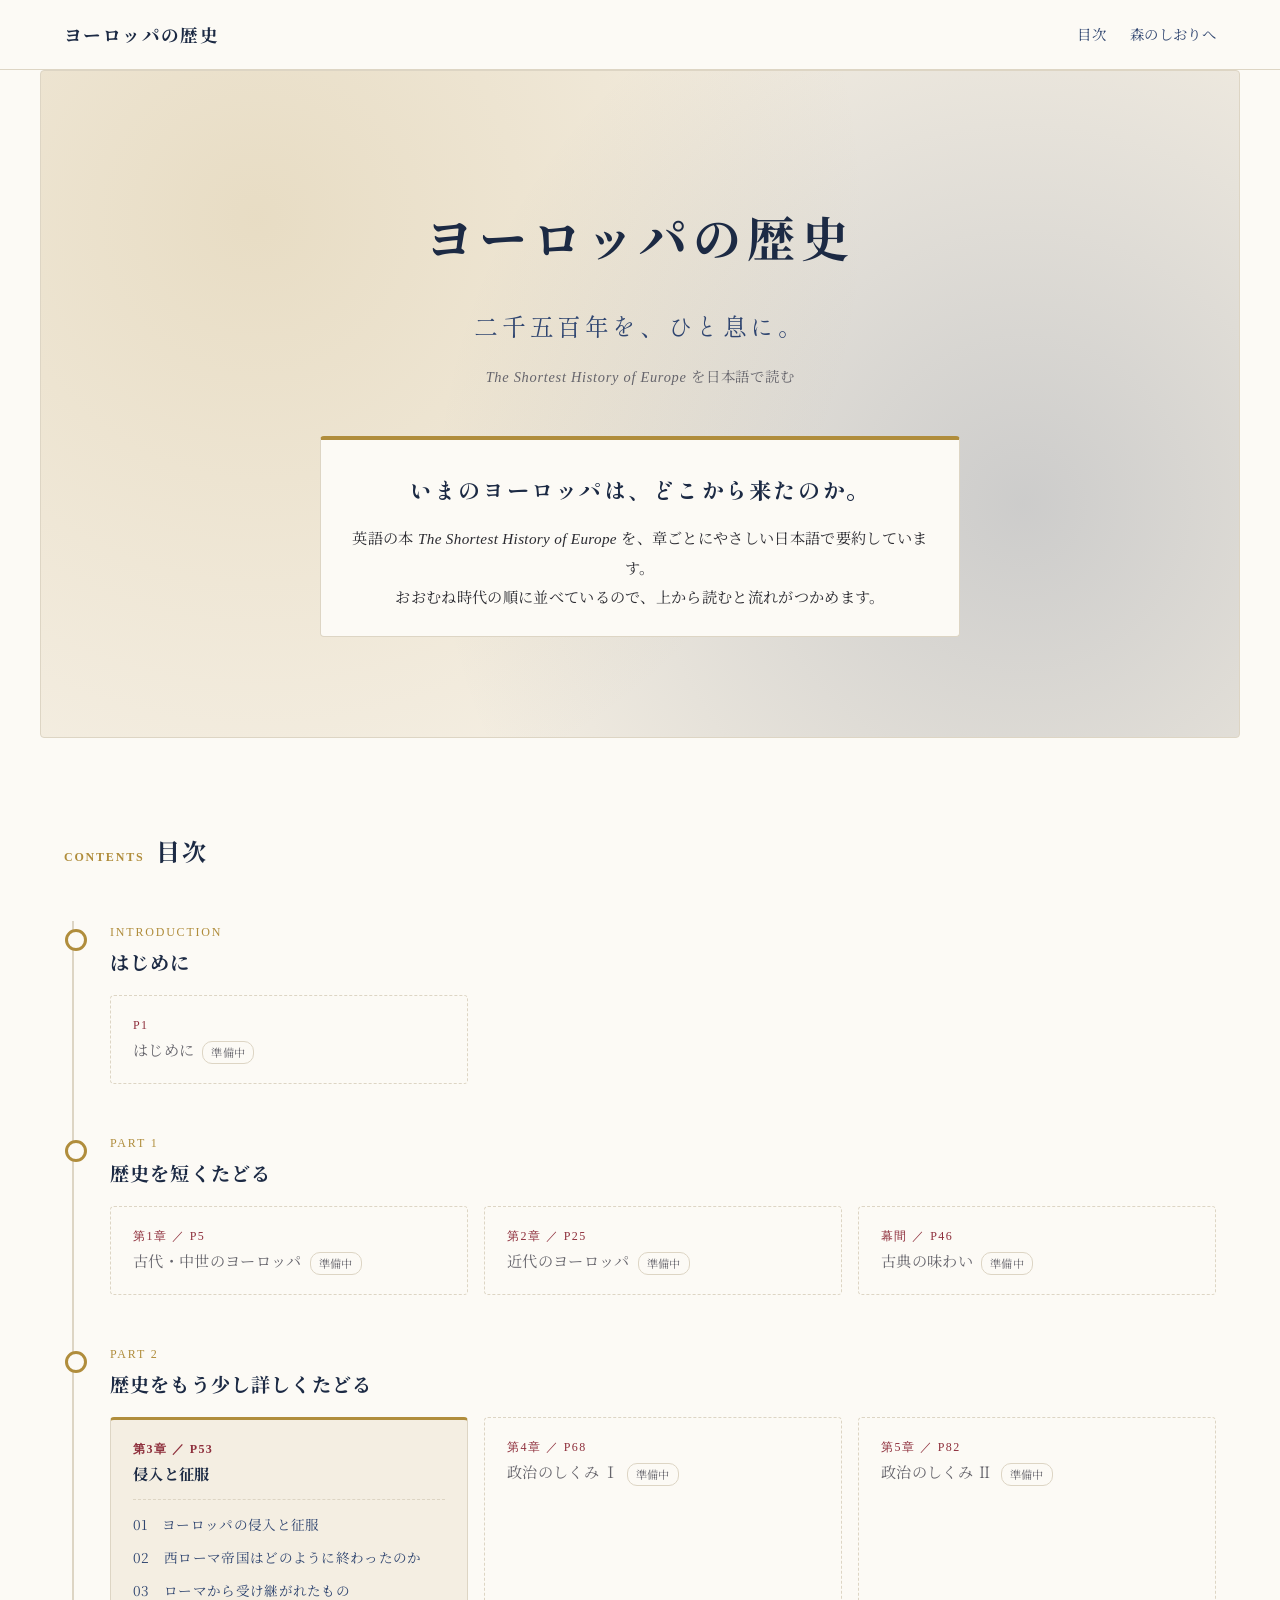
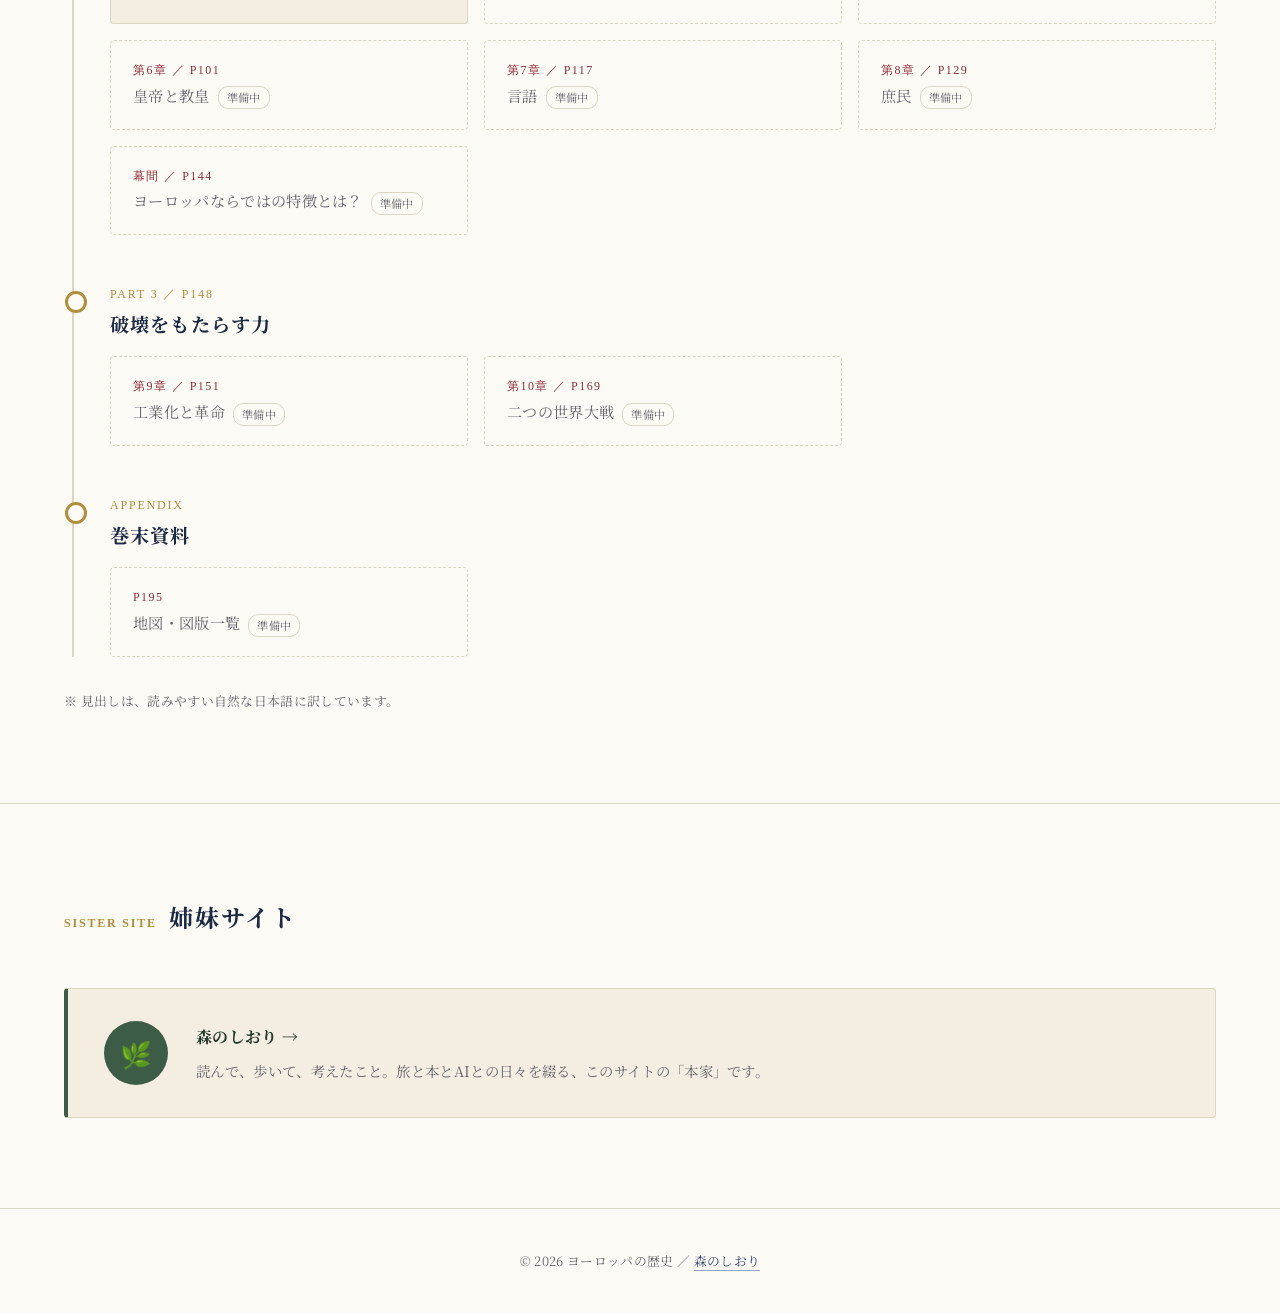
==== index.html @ 384d2b08 "Add files via upload" ====
<!DOCTYPE html>
<html lang="ja">
<head>
<meta charset="UTF-8">
<meta name="viewport" content="width=device-width, initial-scale=1.0">
<title>ヨーロッパの歴史</title>
<link rel="stylesheet" href="style.css">
</head>
<body>

<header class="site-header">
  <div class="header-inner">
    <a class="logo" href="index.html">ヨーロッパの歴史</a>
    <nav>
      <a href="#chapters">目次</a>
      <a href="https://ugj50697-art.github.io/Mori-no-shiori/">森のしおりへ</a>
    </nav>
  </div>
</header>

<section class="hero">
  <div class="hero-inner">
    <h1>ヨーロッパの歴史</h1>
    <p class="hero-catch">二千五百年を、ひと息に。</p>
    <p class="hero-lead"><span class="book-title">The Shortest History of Europe</span> を日本語で読む</p>
    <div class="hero-message">
      <p class="hero-message-title">いまのヨーロッパは、どこから来たのか。</p>
      <p>英語の本 <span class="book-title">The Shortest History of Europe</span> を、章ごとにやさしい日本語で要約しています。<br>
      おおむね時代の順に並べているので、上から読むと流れがつかめます。</p>
    </div>
  </div>
</section>

<main>

  <section id="chapters">
    <div class="section-inner">
      <h2><span>Contents</span>目次</h2>

      <ol class="timeline">
        <li class="era">
          <p class="era-label">Introduction</p>
          <h3>はじめに</h3>
          <ul class="chapter-list">
            <li><span class="soon"><span class="num">P1</span>はじめに<span class="tag">準備中</span></span></li>
          </ul>
        </li>
        <li class="era">
          <p class="era-label">Part 1</p>
          <h3>歴史を短くたどる</h3>
          <ul class="chapter-list">
            <li><span class="soon"><span class="num">第1章 ／ P5</span>古代・中世のヨーロッパ<span class="tag">準備中</span></span></li>
            <li><span class="soon"><span class="num">第2章 ／ P25</span>近代のヨーロッパ<span class="tag">準備中</span></span></li>
            <li><span class="soon"><span class="num">幕間 ／ P46</span>古典の味わい<span class="tag">準備中</span></span></li>
          </ul>
        </li>
        <li class="era">
          <p class="era-label">Part 2</p>
          <h3>歴史をもう少し詳しくたどる</h3>
          <ul class="chapter-list">
            <li>
              <div class="ready">
                <a class="ready-title" href="chapter3.html"><span class="num">第3章 ／ P53</span>侵入と征服</a>
                <ul class="chapter-sub">
                  <li><a href="chapter3.html#intro">01　ヨーロッパの侵入と征服</a></li>
                  <li><a href="chapter3.html#fall-of-west">02　西ローマ帝国はどのように終わったのか</a></li>
                  <li><a href="chapter3.html#legacy">03　ローマから受け継がれたもの</a></li>
                </ul>
              </div>
            </li>
            <li><span class="soon"><span class="num">第4章 ／ P68</span>政治のしくみ Ⅰ<span class="tag">準備中</span></span></li>
            <li><span class="soon"><span class="num">第5章 ／ P82</span>政治のしくみ Ⅱ<span class="tag">準備中</span></span></li>
            <li><span class="soon"><span class="num">第6章 ／ P101</span>皇帝と教皇<span class="tag">準備中</span></span></li>
            <li><span class="soon"><span class="num">第7章 ／ P117</span>言語<span class="tag">準備中</span></span></li>
            <li><span class="soon"><span class="num">第8章 ／ P129</span>庶民<span class="tag">準備中</span></span></li>
            <li><span class="soon"><span class="num">幕間 ／ P144</span>ヨーロッパならではの特徴とは？<span class="tag">準備中</span></span></li>
          </ul>
        </li>
        <li class="era">
          <p class="era-label">Part 3 ／ P148</p>
          <h3>破壊をもたらす力</h3>
          <ul class="chapter-list">
            <li><span class="soon"><span class="num">第9章 ／ P151</span>工業化と革命<span class="tag">準備中</span></span></li>
            <li><span class="soon"><span class="num">第10章 ／ P169</span>二つの世界大戦<span class="tag">準備中</span></span></li>
          </ul>
        </li>
        <li class="era">
          <p class="era-label">Appendix</p>
          <h3>巻末資料</h3>
          <ul class="chapter-list">
            <li><span class="soon"><span class="num">P195</span>地図・図版一覧<span class="tag">準備中</span></span></li>
          </ul>
        </li>
      </ol>
      <p class="toc-note">※ 見出しは、読みやすい自然な日本語に訳しています。</p>
    </div>
  </section>

  <section class="sister">
    <div class="section-inner">
      <h2><span>Sister site</span>姉妹サイト</h2>
      <a class="sister-card" href="https://ugj50697-art.github.io/Mori-no-shiori/">
        <div class="sister-icon" aria-hidden="true">🌿</div>
        <div>
          <p class="sister-name">森のしおり →</p>
          <p class="sister-desc">読んで、歩いて、考えたこと。旅と本とAIとの日々を綴る、このサイトの「本家」です。</p>
        </div>
      </a>
    </div>
  </section>

</main>

<footer class="site-footer">
  <p>&copy; 2026 ヨーロッパの歴史 ／ <a href="https://ugj50697-art.github.io/Mori-no-shiori/">森のしおり</a></p>
</footer>

</body>
</html>
---- style.css ----
@import url('https://fonts.googleapis.com/css2?family=Noto+Serif+JP:wght@400;500;700&family=Shippori+Mincho:wght@400;500&display=swap');

/* 色：紺（ヨーロッパの夜空・インク）＋ワインレッド＋金（古い写本の飾り） */
:root {
  --navy-deep: #1c2a44;
  --navy: #2f4570;
  --navy-mid: #546a93;
  --navy-soft: #93a2bf;
  --parchment: #f4eee2;
  --paper: #fcfaf5;
  --ink: #2a2a30;
  --ink-soft: #66656c;
  --line: #ddd5c4;
  --accent: #8e2f3c;
  --gold: #b08d3c;
}

* {
  margin: 0;
  padding: 0;
  box-sizing: border-box;
}

body {
  font-family: "Noto Serif JP", "Shippori Mincho", serif;
  background: var(--paper);
  color: var(--ink);
  line-height: 1.9;
  letter-spacing: 0.02em;
}

a {
  color: inherit;
  text-decoration: none;
}

/* Header */
.site-header {
  position: sticky;
  top: 0;
  z-index: 10;
  background: rgba(252, 250, 245, 0.92);
  backdrop-filter: blur(6px);
  border-bottom: 1px solid var(--line);
}

.header-inner {
  max-width: 1200px;
  margin: 0 auto;
  padding: 18px 24px;
  display: flex;
  justify-content: space-between;
  align-items: center;
  gap: 16px;
}

.logo {
  font-size: 1.1rem;
  font-weight: 700;
  color: var(--navy-deep);
  letter-spacing: 0.08em;
}

.site-header nav {
  display: flex;
  flex-wrap: wrap;
  gap: 8px 24px;
}

.site-header nav a {
  font-size: 0.9rem;
  color: var(--navy);
  border-bottom: 1px solid transparent;
  padding-bottom: 2px;
  transition: border-color 0.2s;
}

.site-header nav a:hover {
  border-color: var(--navy-mid);
}

/* Hero */
.hero {
  max-width: 1200px;
  width: calc(100% - 48px);
  margin: 0 auto;
  background:
    radial-gradient(circle at 18% 22%, rgba(176, 141, 60, 0.18), transparent 55%),
    radial-gradient(circle at 82% 65%, rgba(47, 69, 112, 0.2), transparent 55%),
    var(--parchment);
  border: 1px solid var(--line);
  border-radius: 4px;
}

.hero-inner {
  padding: 120px 24px 100px;
  text-align: center;
}

.hero h1 {
  font-size: clamp(2.1rem, 5vw, 3rem);
  color: var(--navy-deep);
  font-weight: 700;
  letter-spacing: 0.12em;
  margin-bottom: 20px;
}

.hero-catch {
  font-family: "Shippori Mincho", "Noto Serif JP", serif;
  font-size: clamp(1.15rem, 2.6vw, 1.5rem);
  color: var(--navy);
  letter-spacing: 0.15em;
  margin-bottom: 14px;
}

.hero-lead {
  color: var(--ink-soft);
  font-size: 0.9rem;
  letter-spacing: 0.05em;
}

.hero-message {
  max-width: 640px;
  margin: 44px auto 0;
  padding: 28px 28px 24px;
  background: var(--paper);
  border: 1px solid var(--line);
  border-top: 4px solid var(--gold);
  border-radius: 4px;
}

.hero-message-title {
  font-family: "Shippori Mincho", "Noto Serif JP", serif;
  font-size: clamp(1.15rem, 3vw, 1.4rem);
  font-weight: 700;
  color: var(--navy-deep);
  letter-spacing: 0.1em;
  margin-bottom: 14px;
}

.hero-message p:not(.hero-message-title) {
  font-size: 0.95rem;
}

.book-title {
  font-family: 'Georgia', serif;
  font-style: italic;
}

/* Section shared */
.section-inner {
  max-width: 1200px;
  margin: 0 auto;
  padding: 90px 24px;
}

h2 {
  display: flex;
  align-items: baseline;
  gap: 12px;
  font-size: 1.5rem;
  color: var(--navy-deep);
  margin-bottom: 48px;
  letter-spacing: 0.08em;
}

h2 span {
  font-family: 'Georgia', serif;
  font-size: 0.75rem;
  letter-spacing: 0.15em;
  color: var(--gold);
  text-transform: uppercase;
}

/* 時代ごとの目次（年表風） */
.timeline {
  list-style: none;
  border-left: 2px solid var(--line);
  margin-left: 8px;
}

.era {
  position: relative;
  padding: 0 0 48px 36px;
}

.era:last-child {
  padding-bottom: 0;
}

.era::before {
  content: "";
  position: absolute;
  left: -9px;
  top: 8px;
  width: 16px;
  height: 16px;
  border-radius: 50%;
  background: var(--paper);
  border: 3px solid var(--gold);
}

.era-label {
  font-family: 'Georgia', serif;
  font-size: 0.75rem;
  color: var(--gold);
  letter-spacing: 0.15em;
  text-transform: uppercase;
}

.era h3 {
  font-size: 1.2rem;
  color: var(--navy-deep);
  margin-bottom: 14px;
  letter-spacing: 0.06em;
}

.chapter-list {
  list-style: none;
  display: grid;
  grid-template-columns: repeat(auto-fill, minmax(280px, 1fr));
  gap: 16px;
}

.chapter-list > li > a,
.chapter-list .ready,
.chapter-list .soon {
  display: block;
  height: 100%;
  background: var(--parchment);
  border: 1px solid var(--line);
  border-radius: 4px;
  padding: 18px 22px;
  font-size: 0.95rem;
  color: var(--navy-deep);
  transition: transform 0.2s, box-shadow 0.2s, border-color 0.2s;
}

.chapter-list > li > a:hover,
.chapter-list .ready:hover {
  transform: translateY(-3px);
  border-color: var(--gold);
  box-shadow: 0 10px 20px rgba(28, 42, 68, 0.08);
}

/* 公開済みの章：金の線で目立たせ、中の要約へのリンクも並べる */
.chapter-list .ready {
  border-top: 3px solid var(--gold);
}

.ready-title {
  display: block;
  font-weight: 700;
  color: var(--navy-deep);
}

.chapter-sub {
  list-style: none;
  margin-top: 10px;
  padding-top: 10px;
  border-top: 1px dashed var(--line);
}

.chapter-sub li + li {
  margin-top: 4px;
}

.chapter-sub a {
  font-size: 0.85rem;
  color: var(--navy);
  border-bottom: 1px solid transparent;
  transition: color 0.2s, border-color 0.2s;
}

.chapter-sub a:hover {
  color: var(--accent);
  border-color: var(--accent);
}

.chapter-list .tag {
  display: inline-block;
  margin-left: 8px;
  padding: 0 8px;
  font-size: 0.7rem;
  color: var(--ink-soft);
  border: 1px solid var(--line);
  border-radius: 10px;
  vertical-align: middle;
}

.toc-note {
  margin-top: 32px;
  font-size: 0.8rem;
  color: var(--ink-soft);
}

.chapter-list .num {
  display: block;
  font-family: 'Georgia', serif;
  font-size: 0.75rem;
  color: var(--accent);
  letter-spacing: 0.12em;
}

.chapter-list .soon {
  color: var(--ink-soft);
  background: transparent;
  border-style: dashed;
}

/* 姉妹サイト（森のしおり）への案内 */
.sister {
  border-top: 1px solid var(--line);
}

.sister-card {
  display: flex;
  align-items: center;
  gap: 28px;
  background: var(--parchment);
  border: 1px solid var(--line);
  border-left: 4px solid #3d5c46;
  border-radius: 4px;
  padding: 32px 36px;
  transition: transform 0.2s, box-shadow 0.2s;
}

.sister-card:hover {
  transform: translateY(-3px);
  box-shadow: 0 10px 20px rgba(28, 42, 68, 0.08);
}

.sister-icon {
  flex-shrink: 0;
  width: 64px;
  height: 64px;
  border-radius: 50%;
  background: #3d5c46;
  display: flex;
  align-items: center;
  justify-content: center;
  font-size: 1.6rem;
}

.sister-name {
  font-weight: 700;
  color: #24382c;
  margin-bottom: 4px;
}

.sister-desc {
  font-size: 0.9rem;
  color: var(--ink-soft);
}

/* Sub-page hero (章のページ) */
.hero-sub .hero-inner {
  padding: 90px 24px 70px;
  text-align: left;
}

.breadcrumb {
  font-size: 0.8rem;
  color: var(--ink-soft);
  margin-bottom: 18px;
}

.breadcrumb a {
  color: var(--navy);
  border-bottom: 1px solid var(--navy-soft);
}

.hero-sub h1 {
  font-size: clamp(1.4rem, 3.2vw, 1.9rem);
  color: var(--paper);
  background: var(--navy);
  padding: 18px 28px;
  border-radius: 4px;
  letter-spacing: 0.1em;
  margin-bottom: 20px;
}

/* 章の本文 */
.post-section .section-inner {
  max-width: 900px;
}

.post-body p {
  margin-bottom: 22px;
  font-size: 0.95rem;
}

.post-body h3 {
  font-size: 1.15rem;
  color: var(--navy-deep);
  margin: 40px 0 16px;
  padding-left: 12px;
  border-left: 4px solid var(--gold);
}

.post-body strong {
  color: var(--navy-deep);
}

.post-body .accent {
  color: var(--accent);
  font-weight: 600;
}

/* 章内の目次 */
.post-toc {
  background: var(--parchment);
  border: 1px solid var(--line);
  border-radius: 4px;
  padding: 28px 32px;
  margin-bottom: 64px;
}

.post-toc-title {
  font-size: 0.8rem;
  color: var(--navy-mid);
  letter-spacing: 0.12em;
  margin-bottom: 14px;
}

.post-toc ul {
  list-style: none;
}

.post-toc li + li {
  margin-top: 10px;
}

.post-toc a {
  font-size: 0.95rem;
  color: var(--navy-deep);
  border-bottom: 1px solid var(--navy-soft);
  transition: color 0.2s, border-color 0.2s;
}

.post-toc a:hover {
  color: var(--accent);
  border-color: var(--accent);
}

/* 1つの要約（ページ範囲ごと） */
.post {
  margin-bottom: 80px;
  padding-bottom: 80px;
  border-bottom: 1px solid var(--line);
  scroll-margin-top: 80px;
}

.post-category {
  font-size: 0.75rem;
  color: var(--gold);
  letter-spacing: 0.12em;
  margin-bottom: 8px;
}

.post-header h2 {
  display: block;
  font-size: 1.4rem;
  margin-bottom: 28px;
}

.post-photo {
  margin-bottom: 32px;
}

.post-photo img {
  width: 100%;
  border-radius: 4px;
  display: block;
}

.post-photo figcaption {
  margin-top: 10px;
  font-size: 0.85rem;
  color: var(--navy);
  text-align: center;
}

/* 筆者の主張のポイント */
.point {
  background: var(--parchment);
  border: 1px solid var(--line);
  border-top: 4px solid var(--gold);
  border-radius: 4px;
  padding: 22px 26px;
  margin-bottom: 32px;
}

.point-title {
  font-size: 0.8rem;
  font-weight: 700;
  color: var(--navy);
  letter-spacing: 0.12em;
  margin-bottom: 8px;
}

.point p:not(.point-title),
.point li {
  font-size: 0.95rem;
  color: var(--navy-deep);
  font-weight: 500;
}

.point ul {
  padding-left: 1.2em;
}

.point li + li {
  margin-top: 6px;
}

/* 年表 */
.table-title {
  font-size: 1.05rem;
  color: var(--navy-deep);
  margin: 40px 0 16px;
  padding-left: 12px;
  border-left: 4px solid var(--gold);
}

.chronology {
  width: 100%;
  border-collapse: collapse;
  font-size: 0.92rem;
}

.chronology th {
  background: var(--navy);
  color: var(--paper);
  font-weight: 500;
  text-align: left;
  padding: 10px 16px;
}

.chronology td {
  padding: 10px 16px;
  border-bottom: 1px solid var(--line);
  vertical-align: top;
}

.chronology td:first-child {
  white-space: nowrap;
  color: var(--accent);
  font-weight: 600;
  width: 34%;
}

.chronology tbody tr:nth-child(even) {
  background: var(--parchment);
}

.source-note {
  margin-top: 10px;
  font-size: 0.8rem;
  color: var(--ink-soft);
  text-align: right;
}

@media (max-width: 600px) {
  .chronology td:first-child {
    white-space: normal;
  }

  .post-toc {
    padding: 22px 20px;
  }
}

/* 章末のひとこと */
.note {
  margin-top: 36px;
  padding: 24px 28px;
  background: var(--parchment);
  border: 1px solid var(--line);
  border-left: 4px solid var(--accent);
  border-radius: 4px;
}

.note-title {
  font-size: 0.8rem;
  font-weight: 700;
  color: var(--accent);
  letter-spacing: 0.12em;
  margin-bottom: 10px;
}

.note p:not(.note-title) {
  font-size: 0.95rem;
  color: var(--navy-deep);
  line-height: 1.9;
}

.chapter-nav {
  display: flex;
  justify-content: space-between;
  gap: 16px;
  margin-top: 56px;
  padding-top: 24px;
  border-top: 1px solid var(--line);
  font-size: 0.9rem;
}

.chapter-nav a {
  color: var(--navy);
  border-bottom: 1px solid var(--navy-soft);
}

/* Footer */
.site-footer {
  text-align: center;
  padding: 40px 24px;
  color: var(--ink-soft);
  font-size: 0.8rem;
  border-top: 1px solid var(--line);
}

.site-footer a {
  color: var(--navy);
  border-bottom: 1px solid var(--navy-soft);
}

@media (max-width: 600px) {
  .hero {
    width: calc(100% - 32px);
  }

  .hero-inner {
    padding: 80px 16px 64px;
  }

  .section-inner {
    padding: 64px 16px;
  }

  .header-inner {
    padding: 14px 16px;
  }

  .sister-card {
    padding: 24px 20px;
    gap: 18px;
  }
}
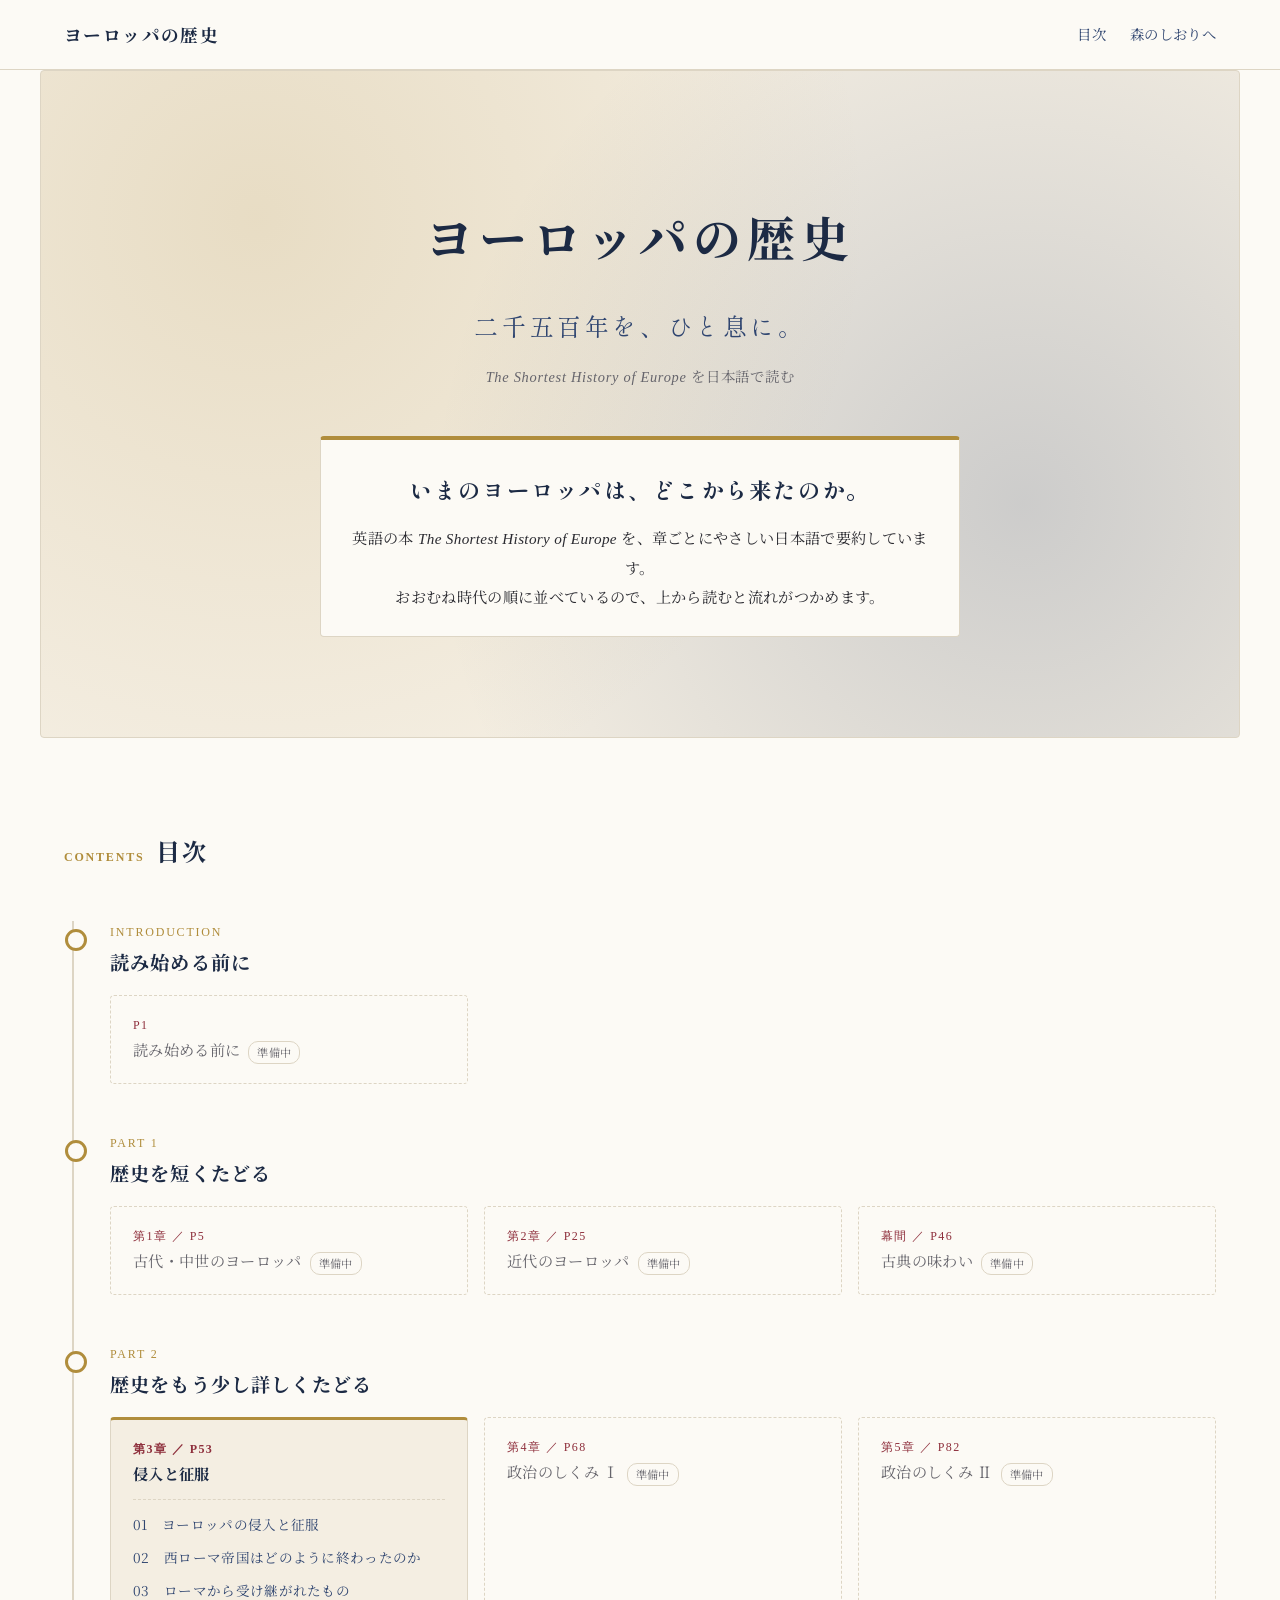
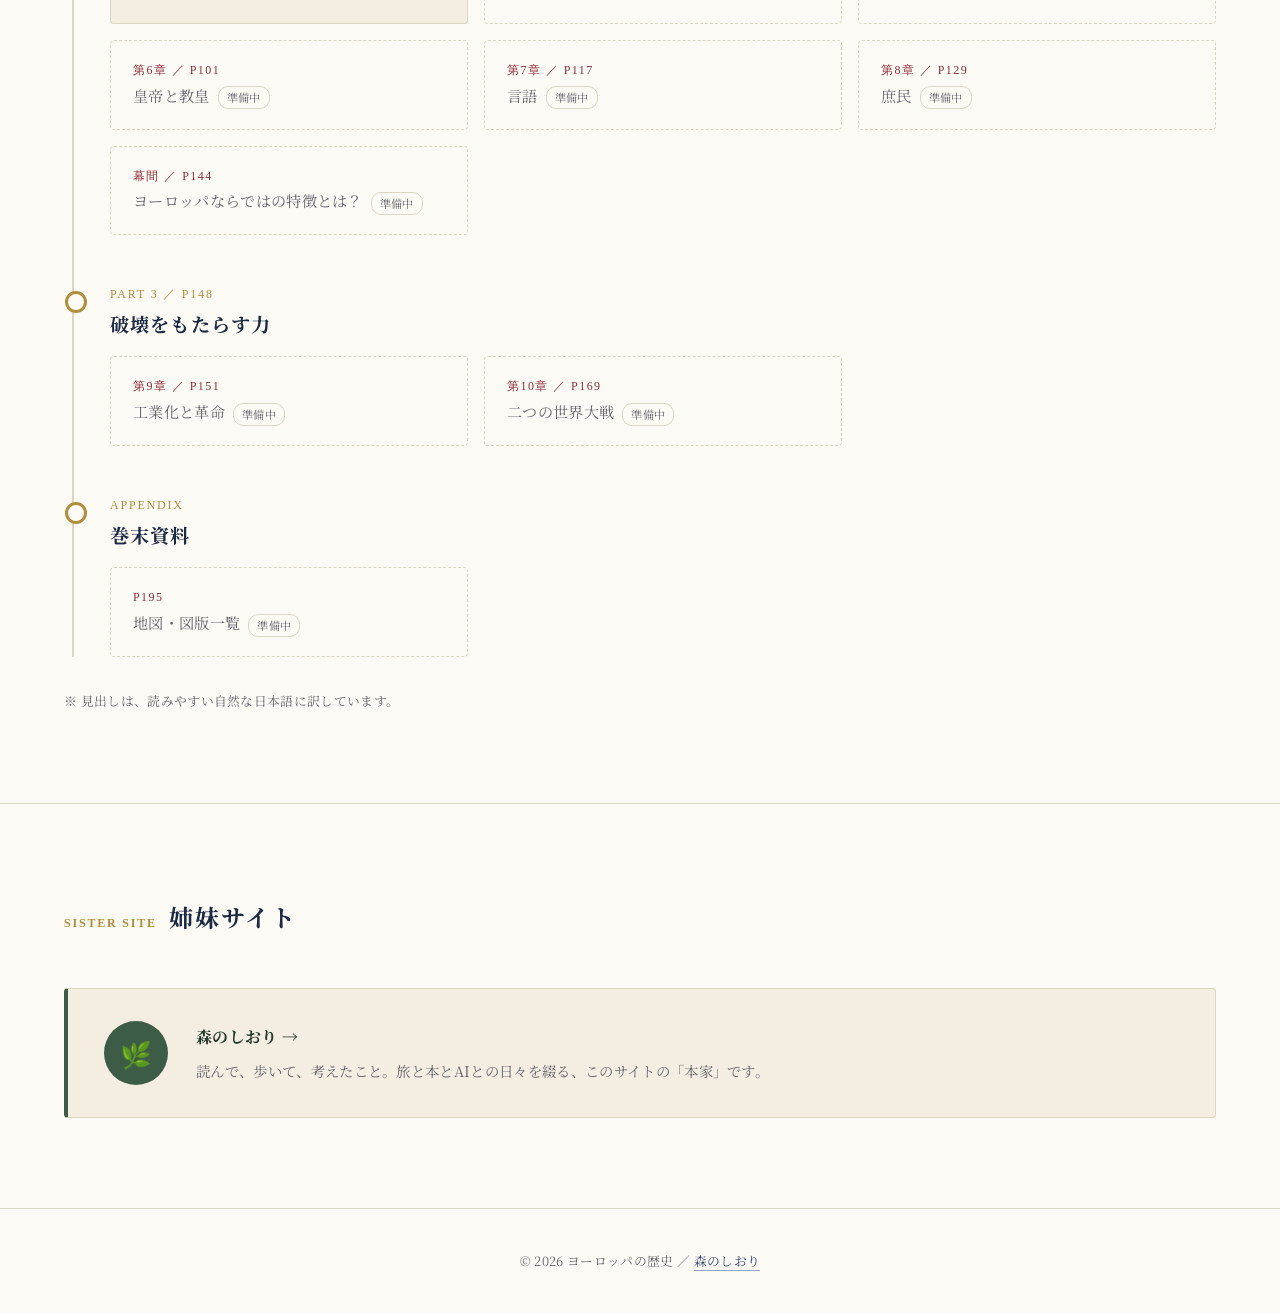
==== commit 2dc53461: "Add files via upload" ====
--- a/index.html
+++ b/index.html
@@ -40,9 +40,9 @@
       <ol class="timeline">
         <li class="era">
           <p class="era-label">Introduction</p>
-          <h3>はじめに</h3>
+          <h3>読み始める前に</h3>
           <ul class="chapter-list">
-            <li><span class="soon"><span class="num">P1</span>はじめに<span class="tag">準備中</span></span></li>
+            <li><span class="soon"><span class="num">P1</span>読み始める前に<span class="tag">準備中</span></span></li>
           </ul>
         </li>
         <li class="era">
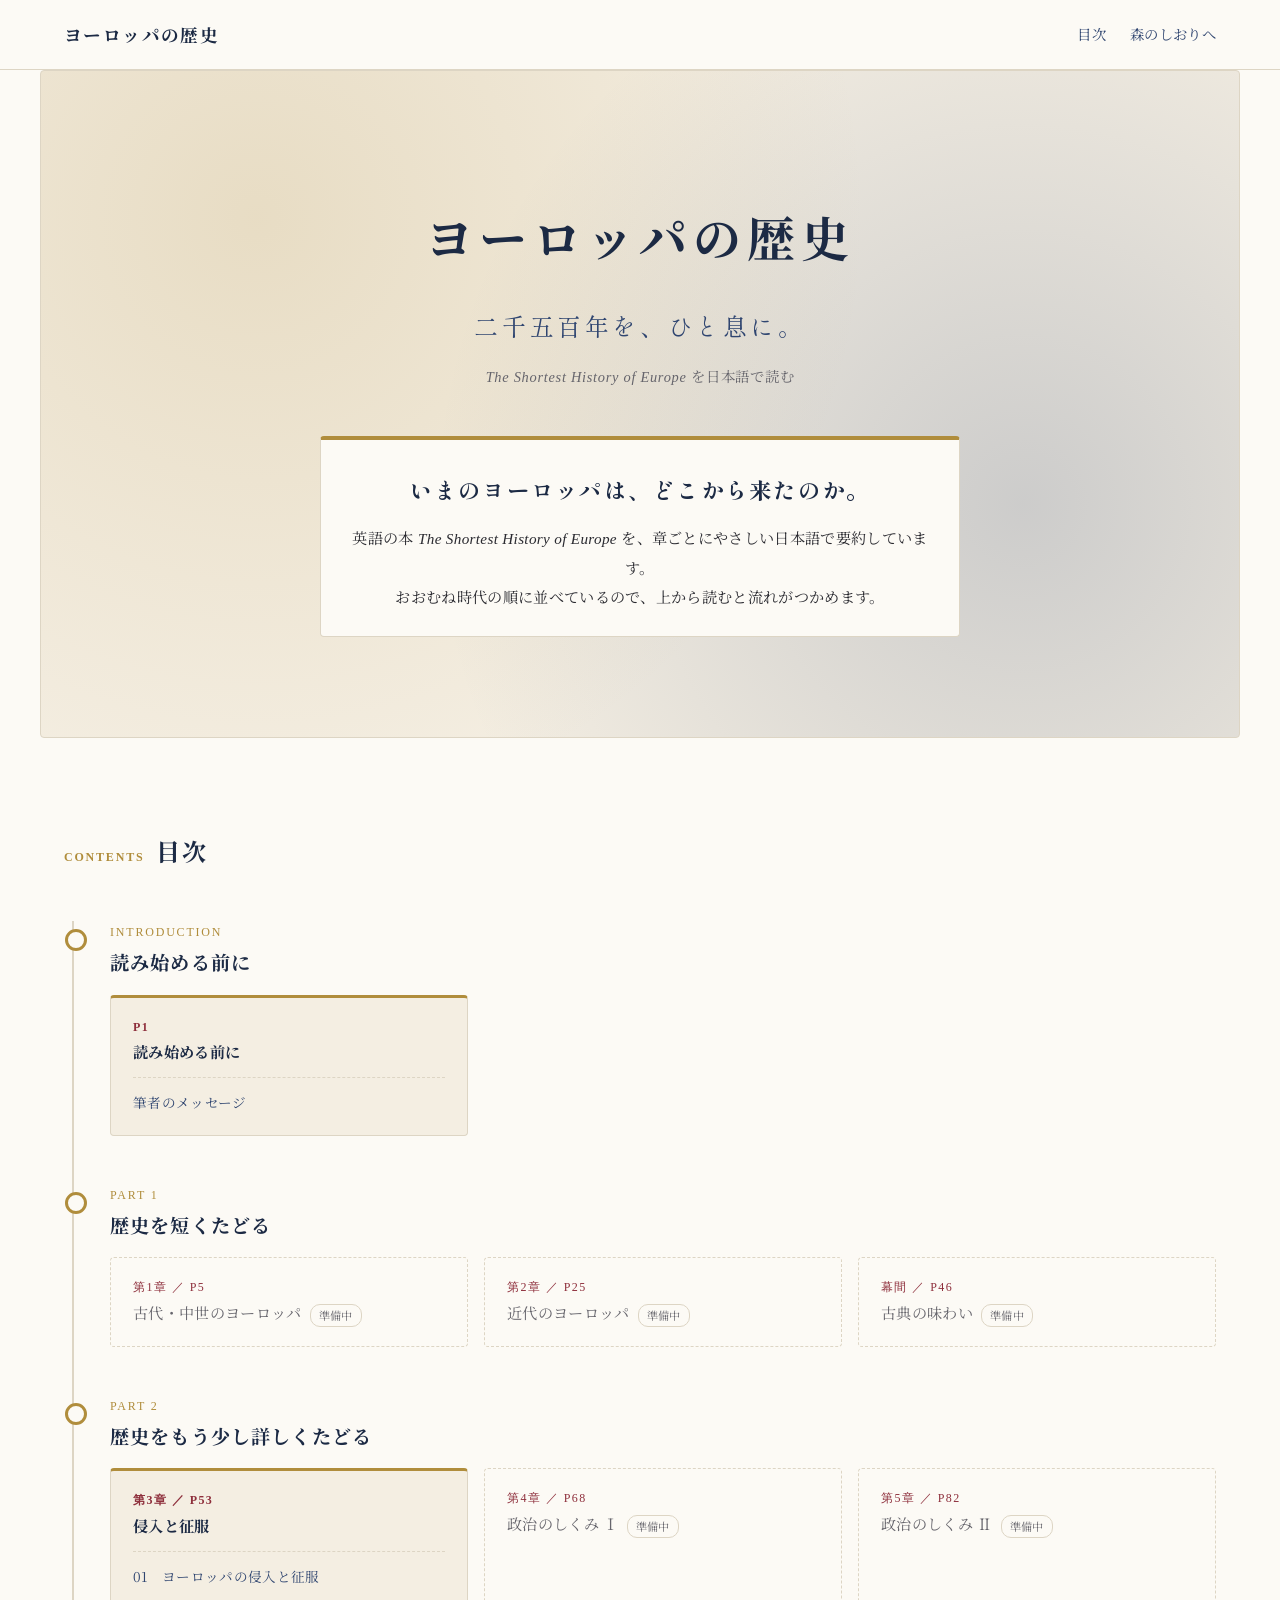
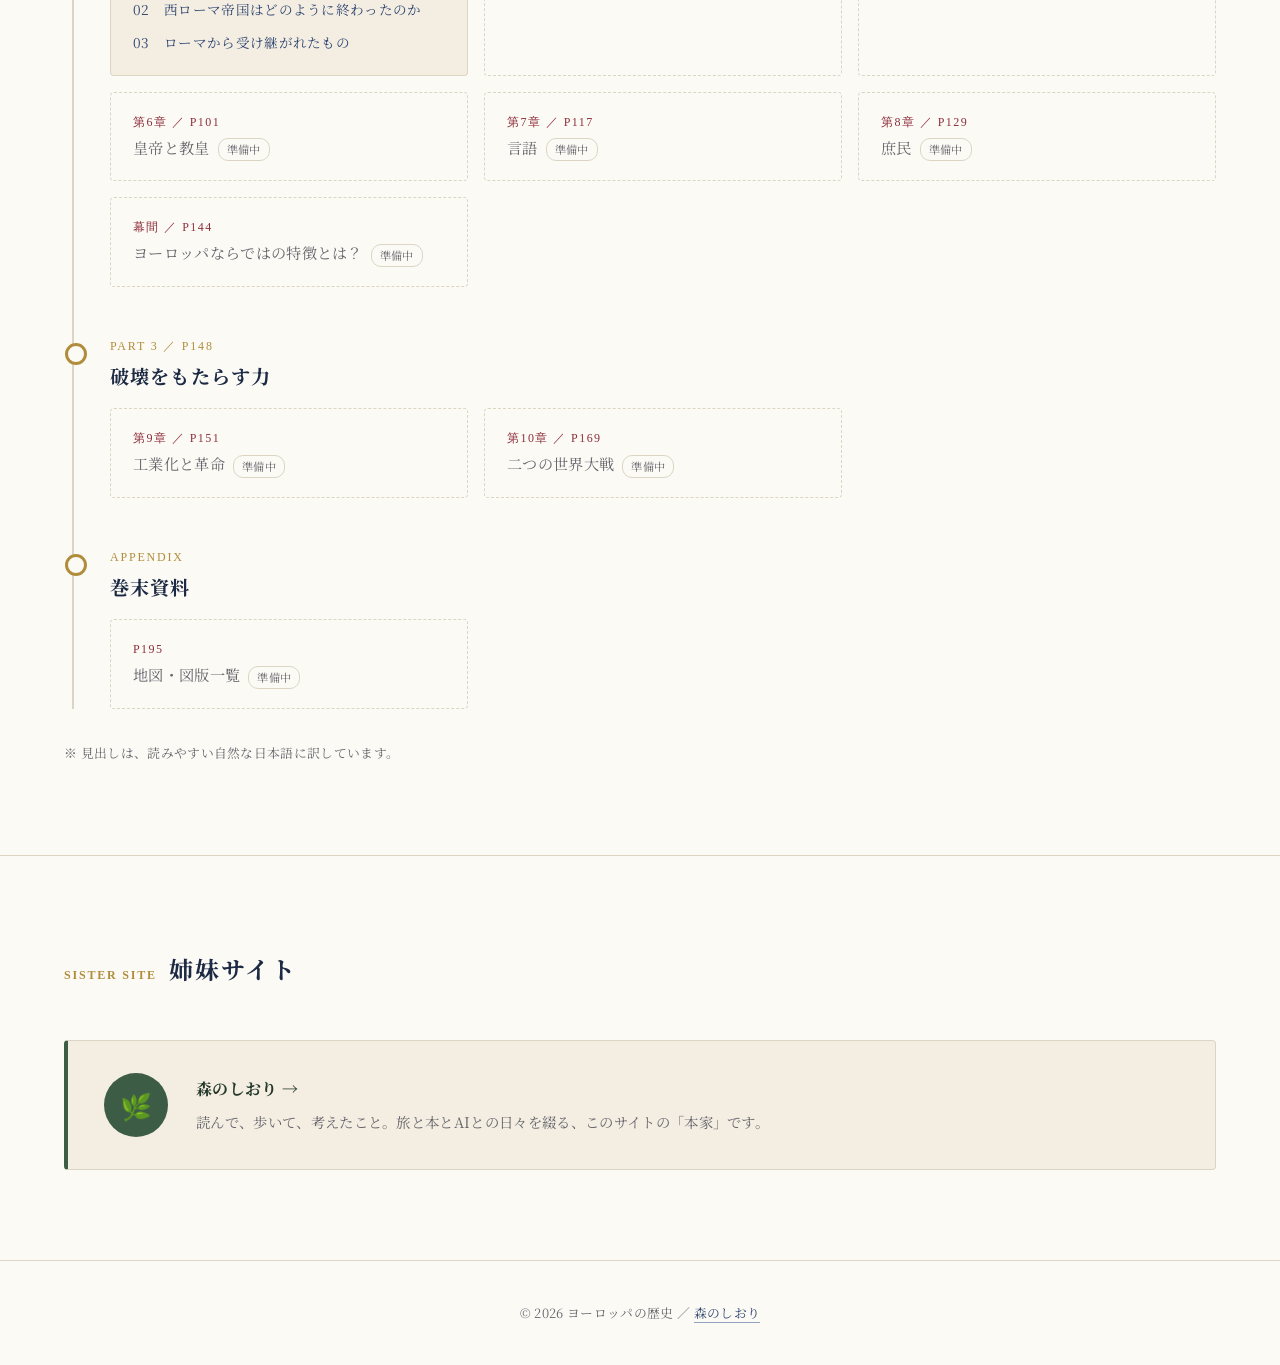
==== commit 1256cdca: "Add files via upload" ====
--- a/index.html
+++ b/index.html
@@ -42,7 +42,14 @@
           <p class="era-label">Introduction</p>
           <h3>読み始める前に</h3>
           <ul class="chapter-list">
-            <li><span class="soon"><span class="num">P1</span>読み始める前に<span class="tag">準備中</span></span></li>
+            <li>
+              <div class="ready">
+                <a class="ready-title" href="intro.html"><span class="num">P1</span>読み始める前に</a>
+                <ul class="chapter-sub">
+                  <li><a href="intro.html#message">筆者のメッセージ</a></li>
+                </ul>
+              </div>
+            </li>
           </ul>
         </li>
         <li class="era">
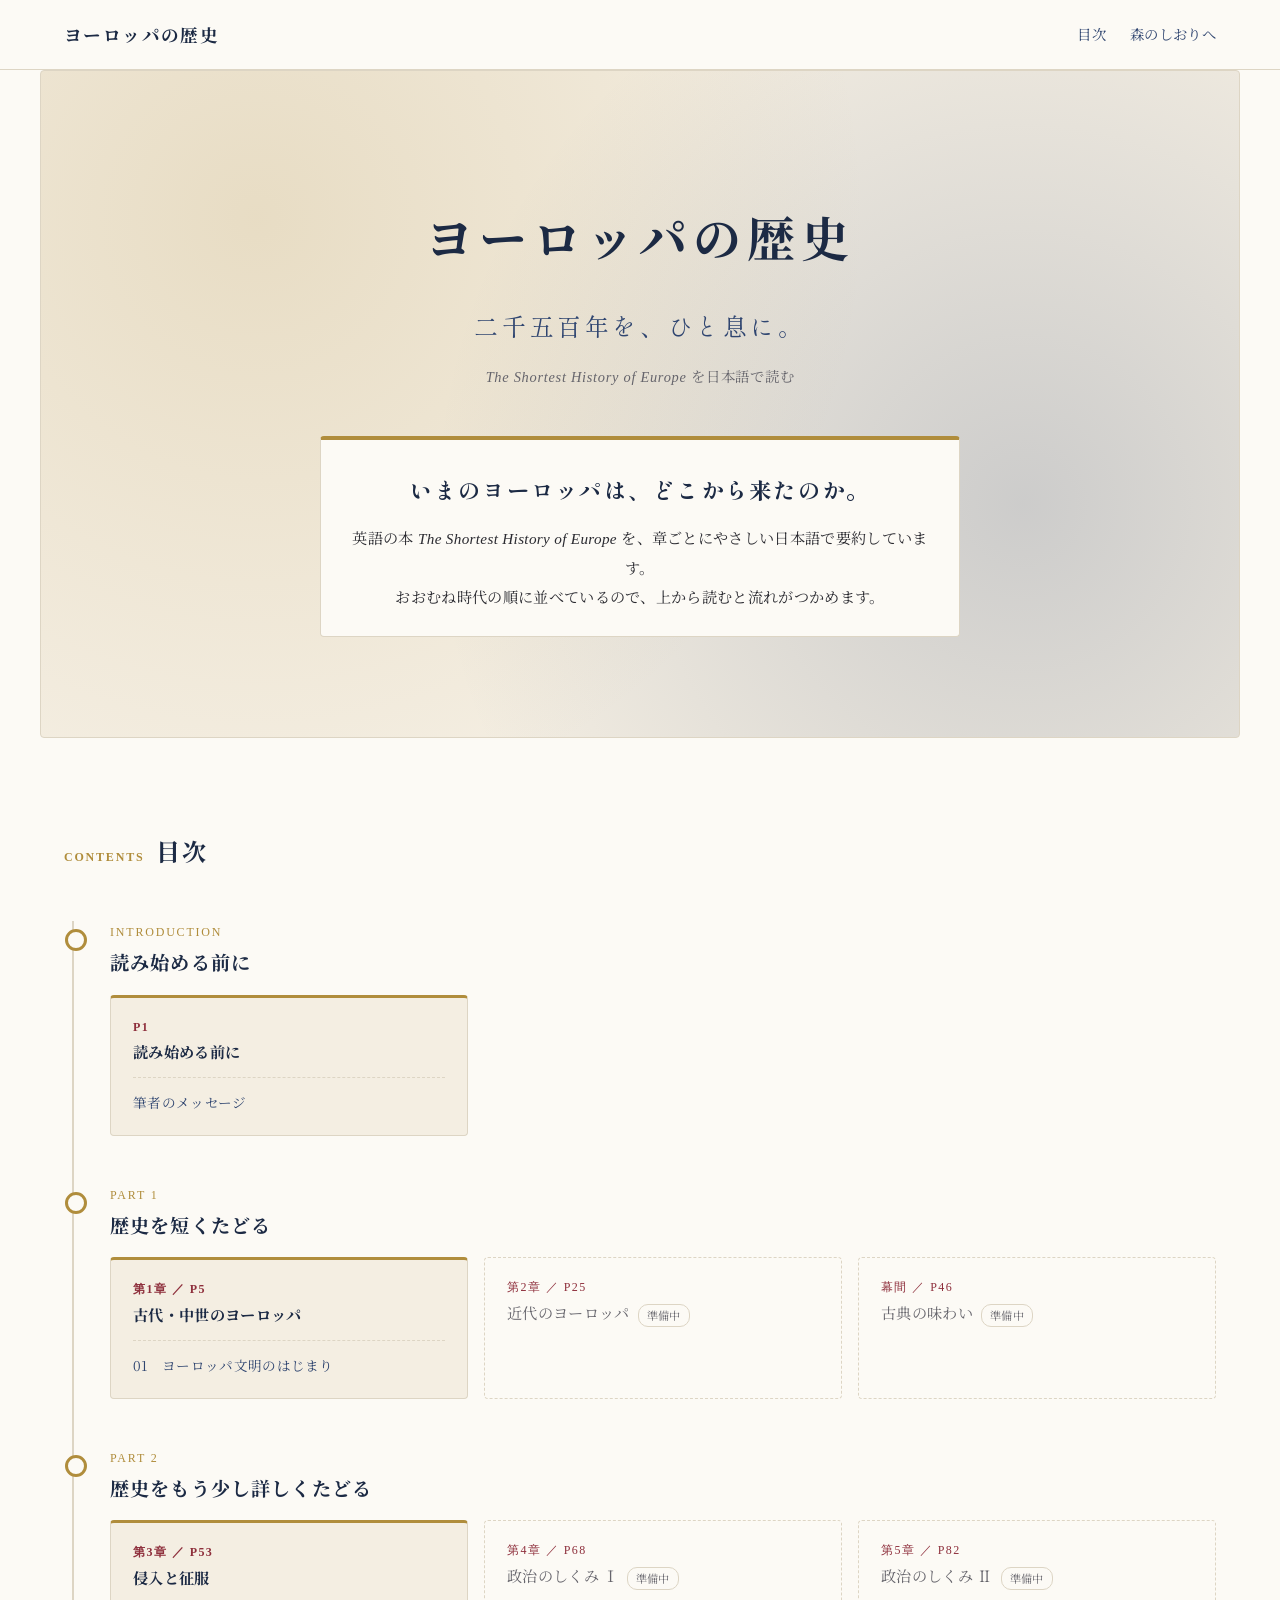
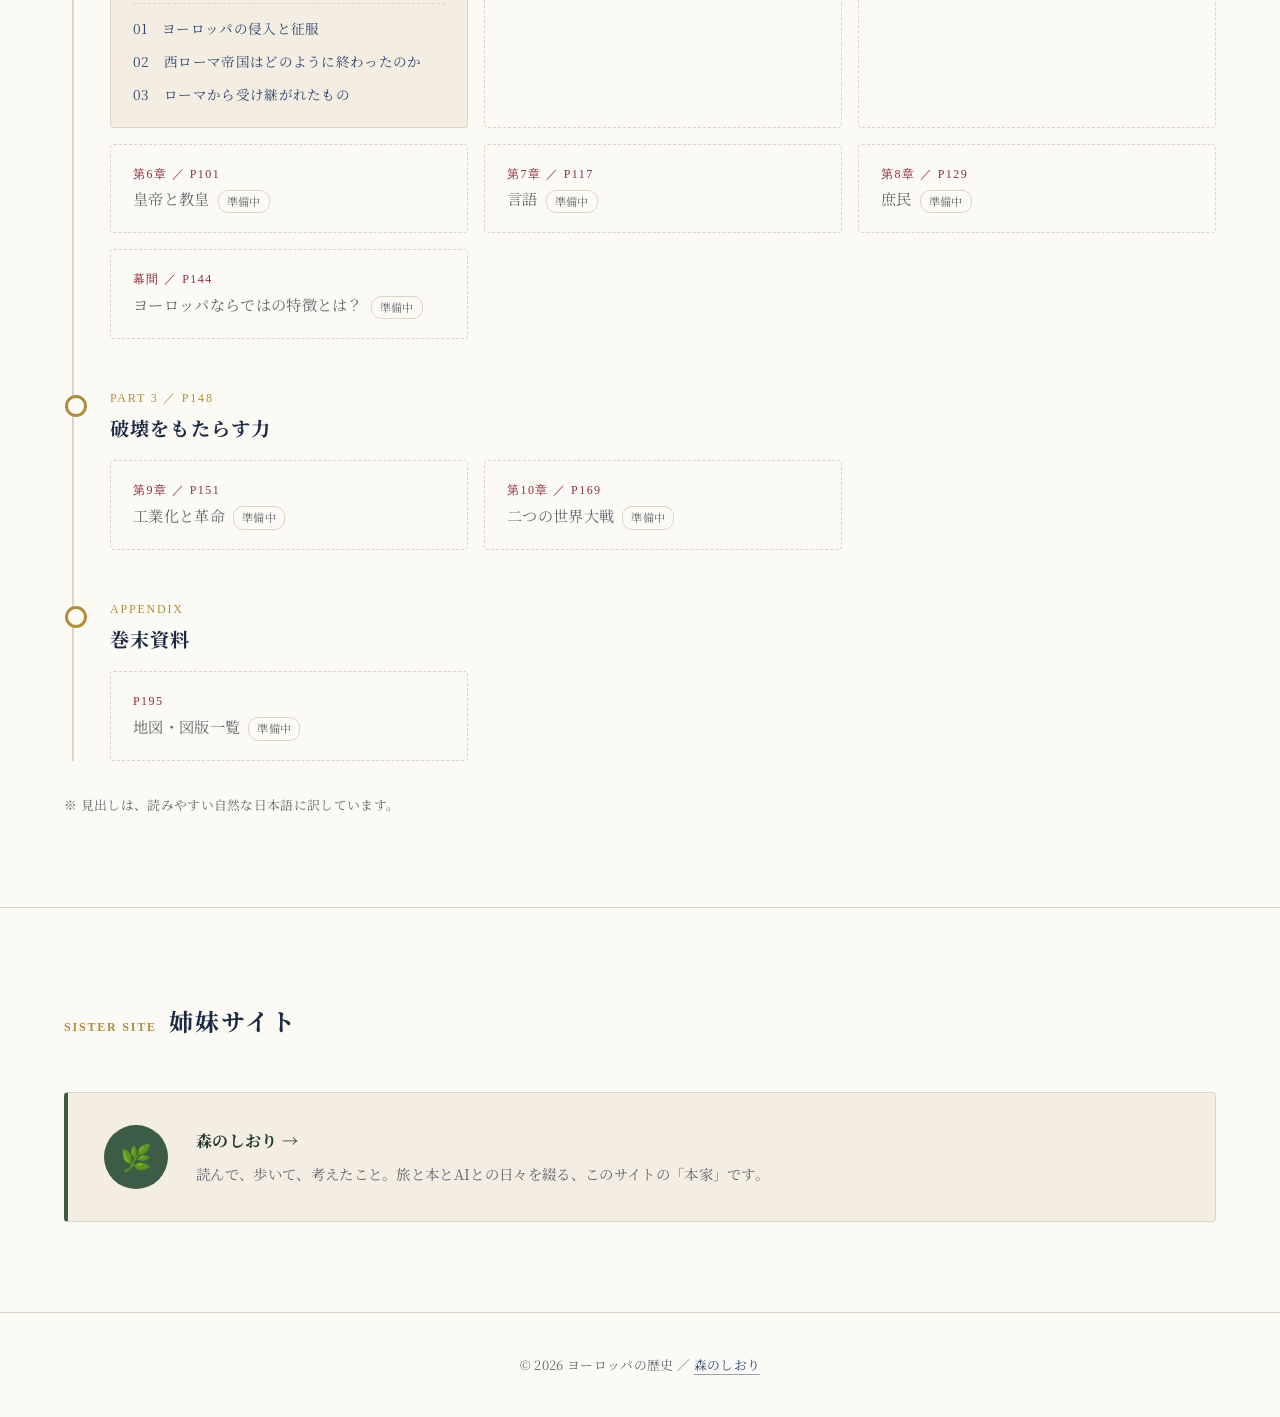
==== commit 8e023c8f: "Add files via upload" ====
--- a/index.html
+++ b/index.html
@@ -56,7 +56,14 @@
           <p class="era-label">Part 1</p>
           <h3>歴史を短くたどる</h3>
           <ul class="chapter-list">
-            <li><span class="soon"><span class="num">第1章 ／ P5</span>古代・中世のヨーロッパ<span class="tag">準備中</span></span></li>
+            <li>
+              <div class="ready">
+                <a class="ready-title" href="chapter1.html"><span class="num">第1章 ／ P5</span>古代・中世のヨーロッパ</a>
+                <ul class="chapter-sub">
+                  <li><a href="chapter1.html#beginning">01　ヨーロッパ文明のはじまり</a></li>
+                </ul>
+              </div>
+            </li>
             <li><span class="soon"><span class="num">第2章 ／ P25</span>近代のヨーロッパ<span class="tag">準備中</span></span></li>
             <li><span class="soon"><span class="num">幕間 ／ P46</span>古典の味わい<span class="tag">準備中</span></span></li>
           </ul>
--- a/style.css
+++ b/style.css
@@ -554,6 +554,51 @@
   background: var(--parchment);
 }
 
+/* 地図とその見どころ */
+.map-lead {
+  font-size: 0.92rem;
+  color: var(--ink-soft);
+  margin-bottom: 16px;
+}
+
+.post-photo.map img {
+  border: 1px solid var(--line);
+}
+
+.post-photo.map figcaption {
+  font-size: 0.8rem;
+  color: var(--ink-soft);
+  text-align: left;
+  line-height: 1.7;
+}
+
+.map-points {
+  background: var(--parchment);
+  border: 1px solid var(--line);
+  border-radius: 4px;
+  padding: 20px 26px;
+}
+
+.map-points dt {
+  font-weight: 700;
+  color: var(--navy-deep);
+  font-size: 0.95rem;
+}
+
+.map-points dt::before {
+  content: "◆ ";
+  color: var(--gold);
+}
+
+.map-points dd {
+  font-size: 0.9rem;
+  margin: 2px 0 14px 1.3em;
+}
+
+.map-points dd:last-child {
+  margin-bottom: 0;
+}
+
 .source-note {
   margin-top: 10px;
   font-size: 0.8rem;
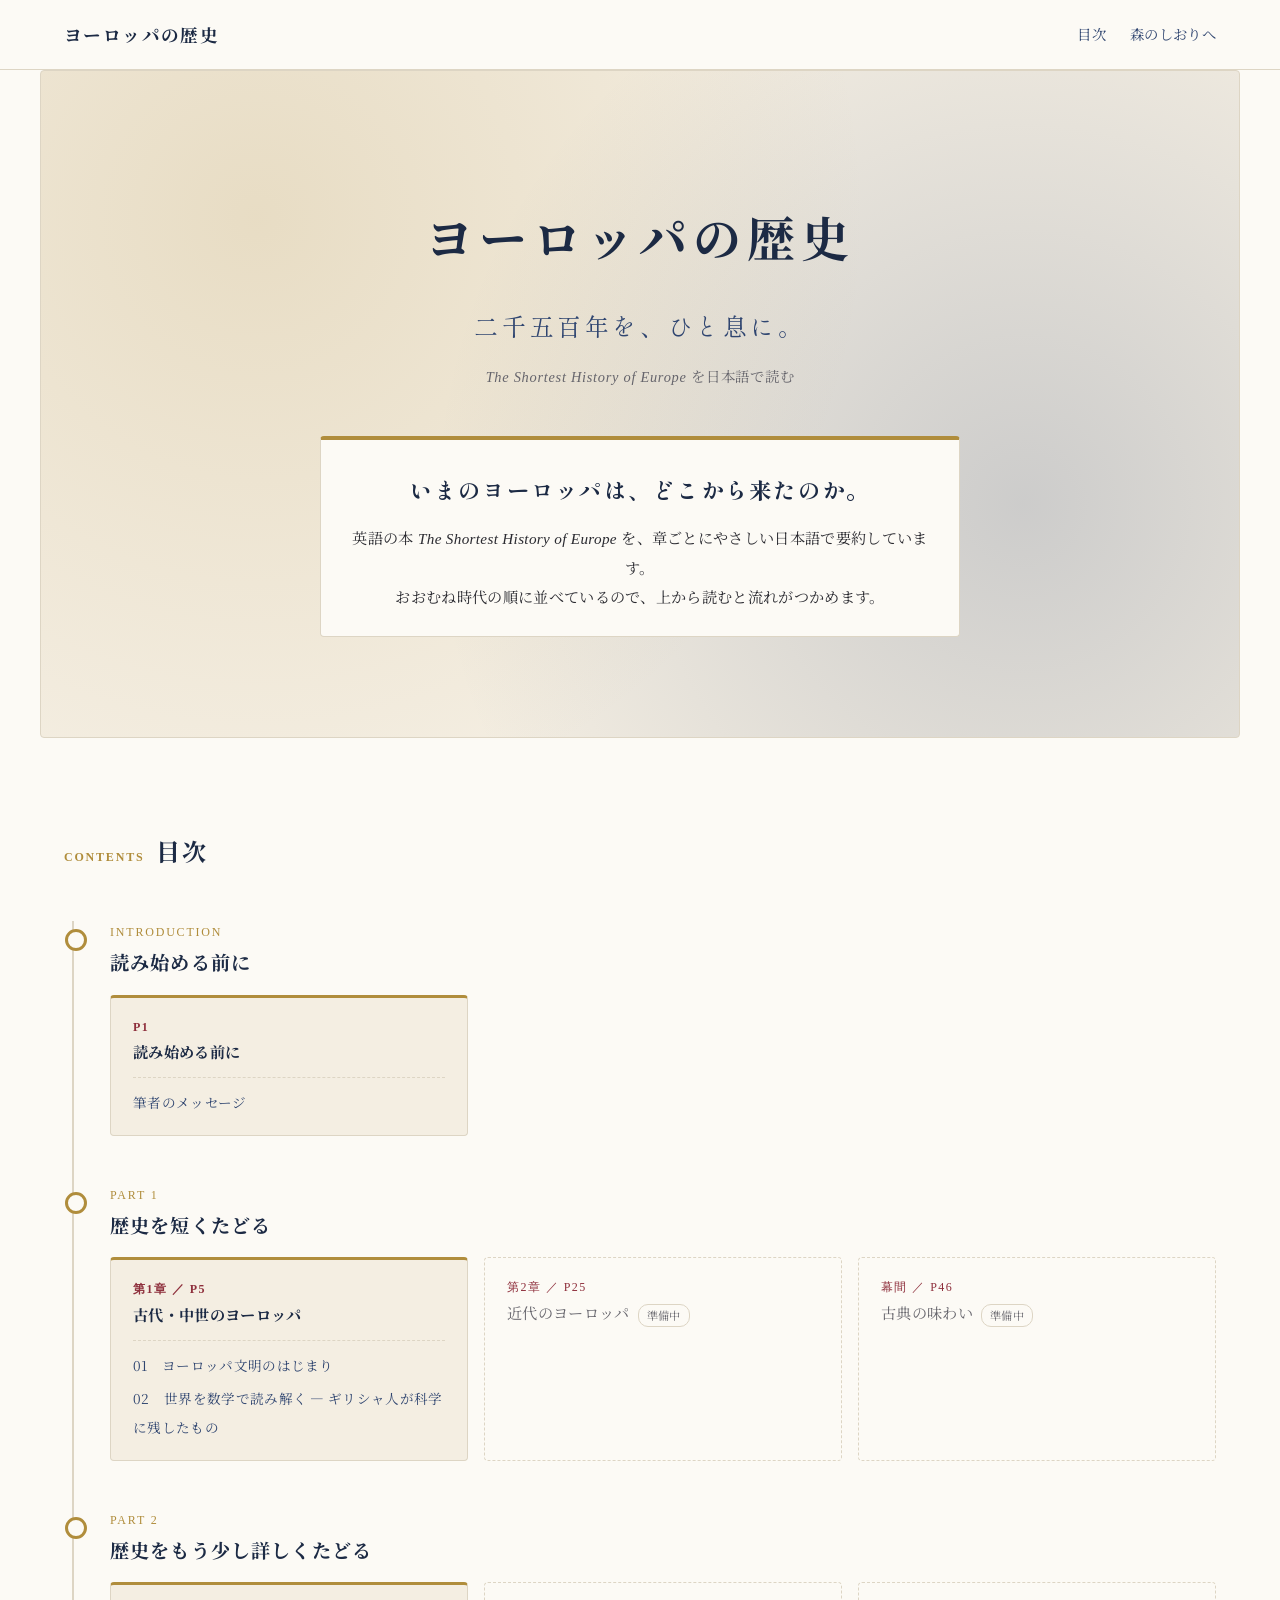
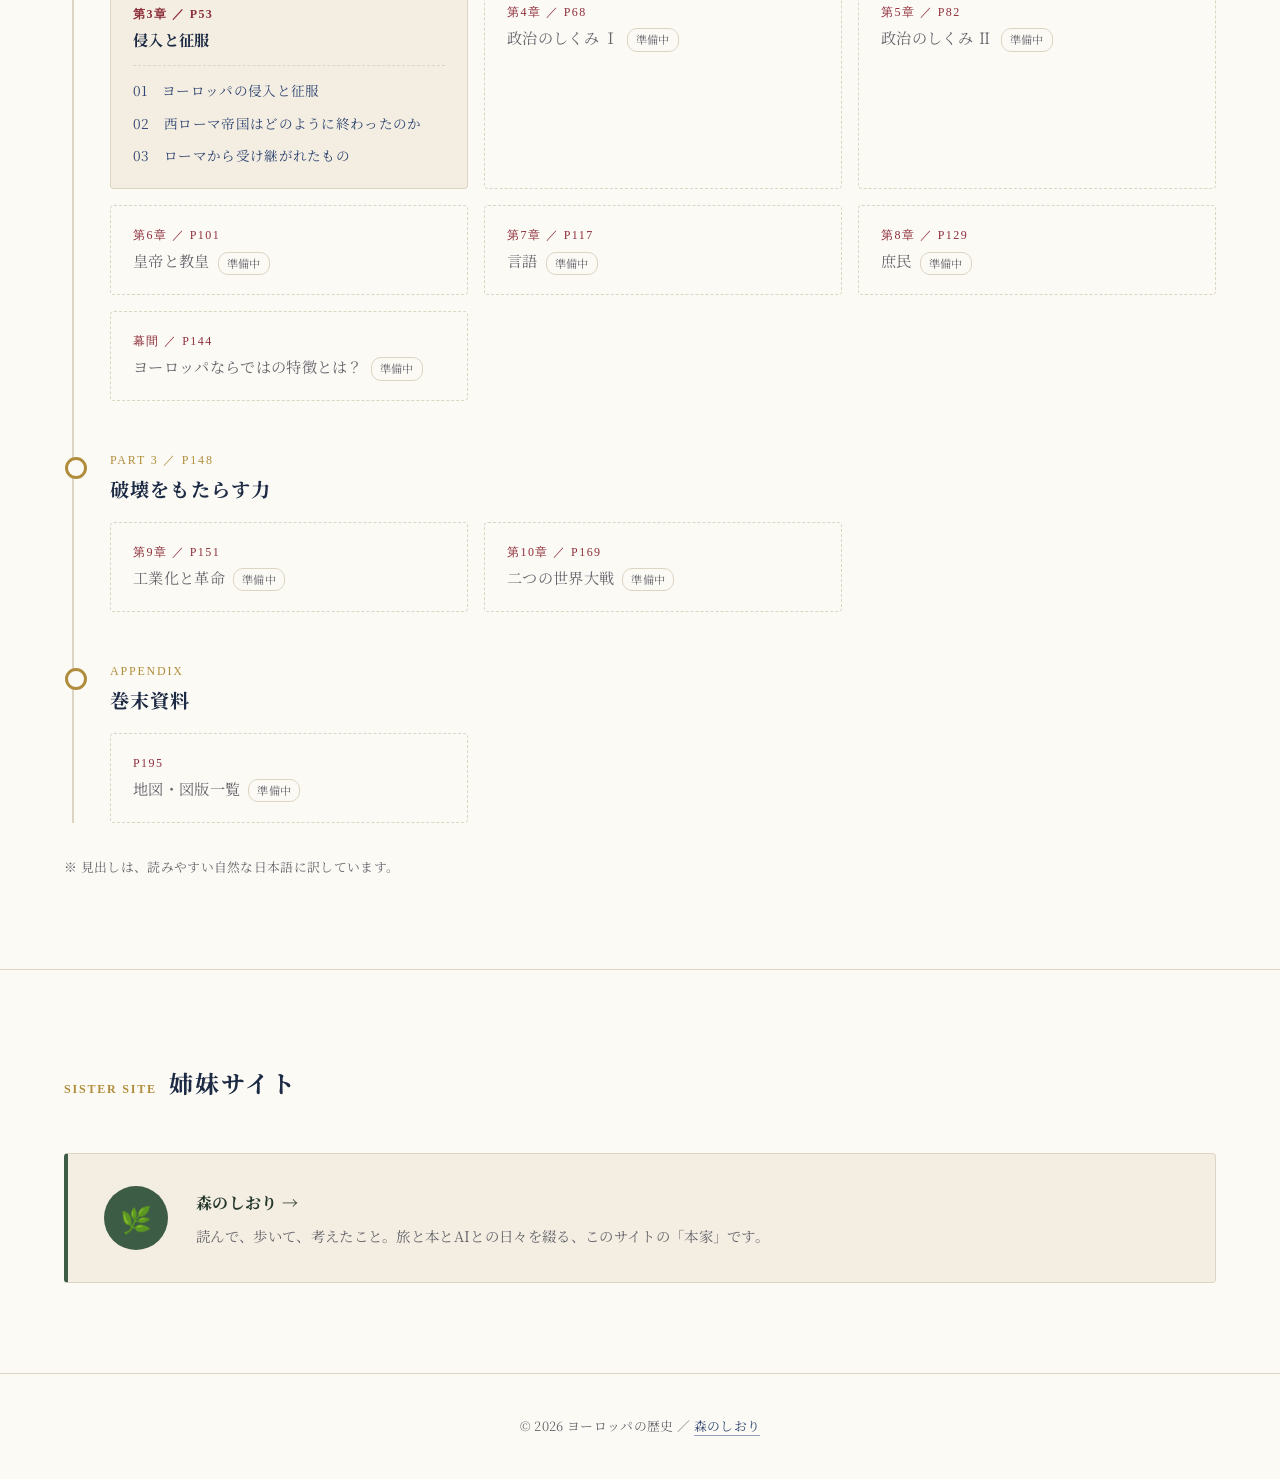
==== commit 759682f5: "Add files via upload" ====
--- a/index.html
+++ b/index.html
@@ -61,6 +61,7 @@
                 <a class="ready-title" href="chapter1.html"><span class="num">第1章 ／ P5</span>古代・中世のヨーロッパ</a>
                 <ul class="chapter-sub">
                   <li><a href="chapter1.html#beginning">01　ヨーロッパ文明のはじまり</a></li>
+                  <li><a href="chapter1.html#greek-science">02　世界を数学で読み解く ― ギリシャ人が科学に残したもの</a></li>
                 </ul>
               </div>
             </li>
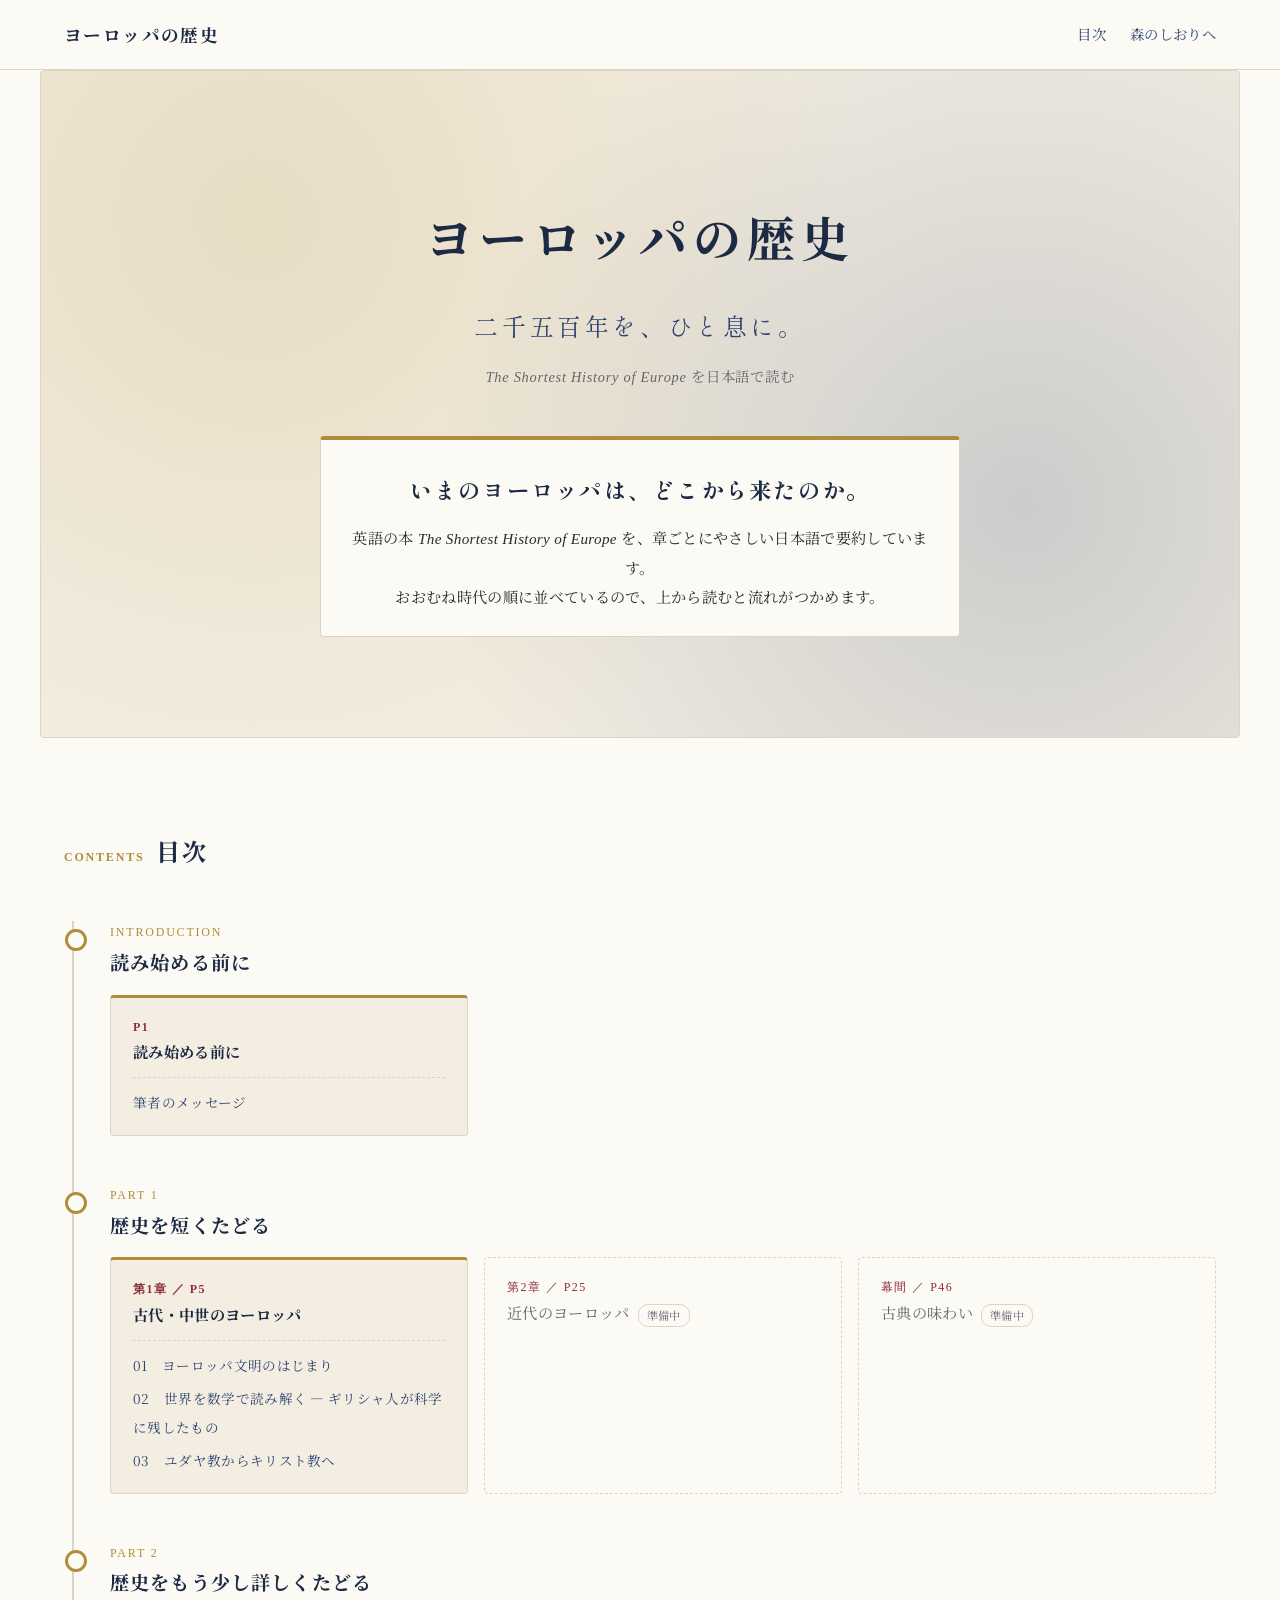
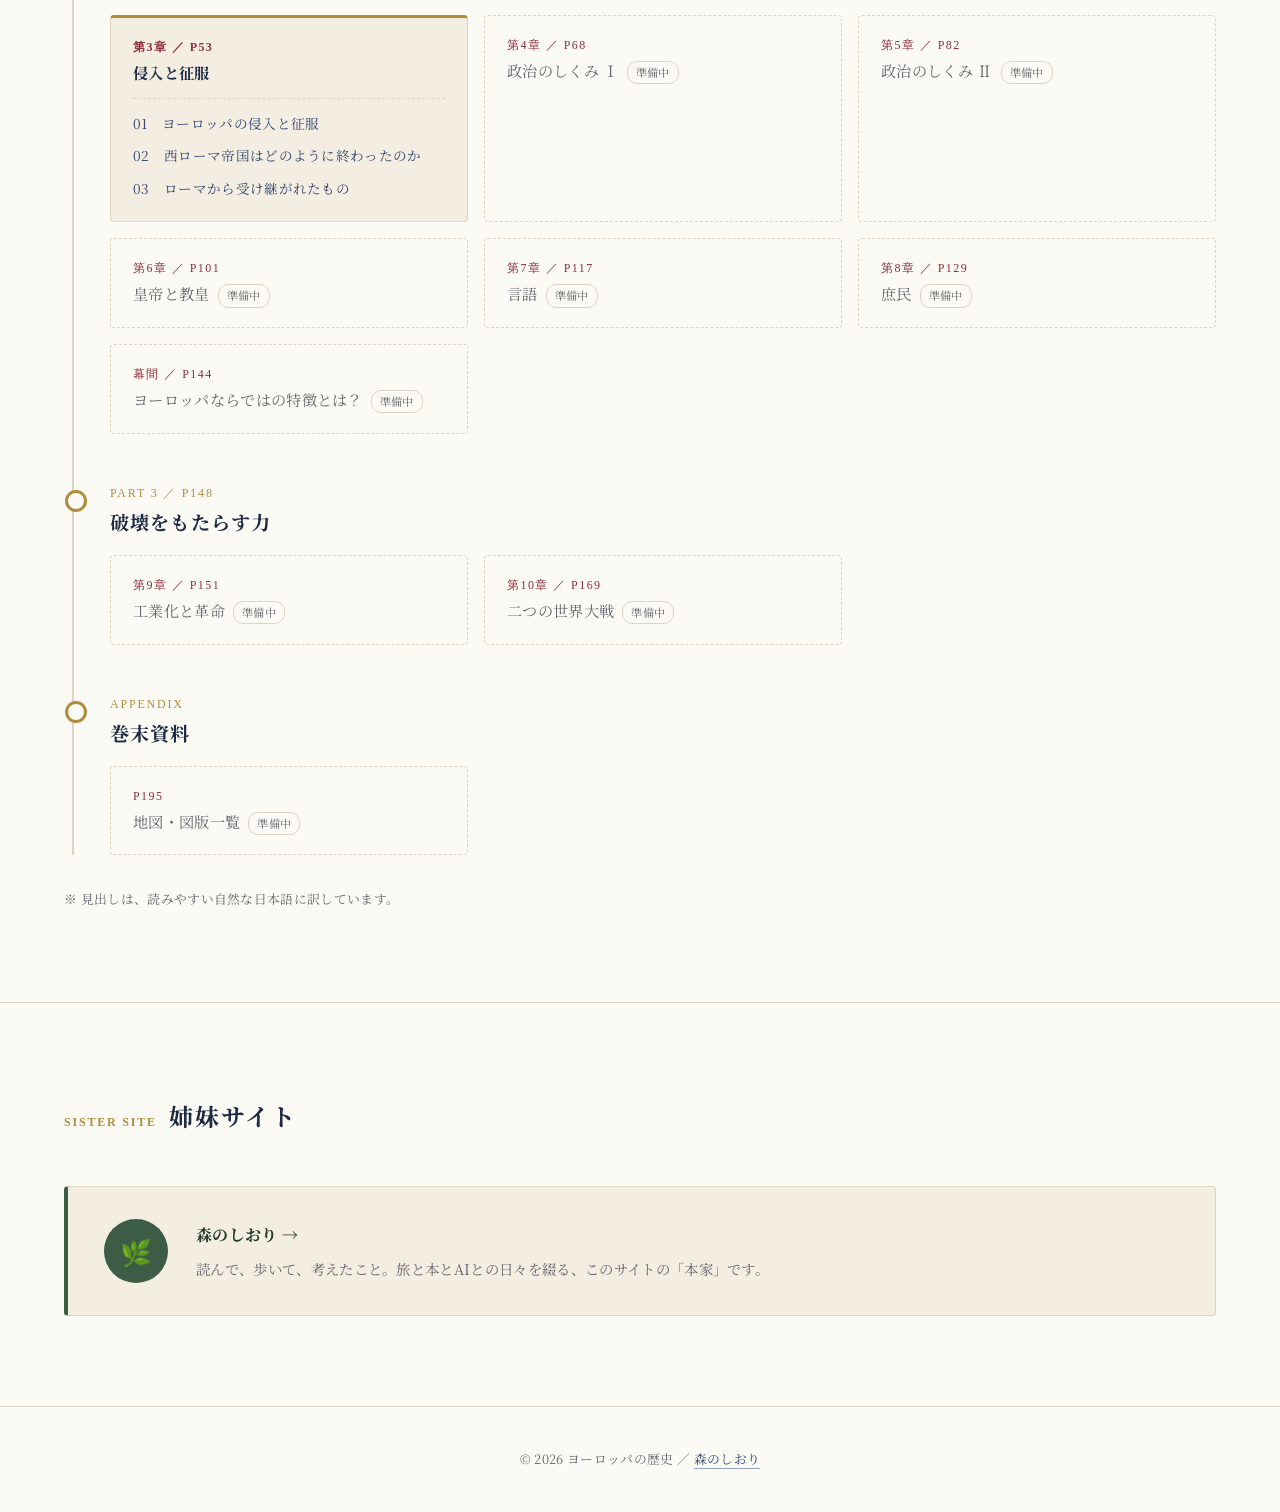
==== commit 185a30c2: "Add files via upload" ====
--- a/index.html
+++ b/index.html
@@ -62,6 +62,7 @@
                 <ul class="chapter-sub">
                   <li><a href="chapter1.html#beginning">01　ヨーロッパ文明のはじまり</a></li>
                   <li><a href="chapter1.html#greek-science">02　世界を数学で読み解く ― ギリシャ人が科学に残したもの</a></li>
+                  <li><a href="chapter1.html#judaism-christianity">03　ユダヤ教からキリスト教へ</a></li>
                 </ul>
               </div>
             </li>
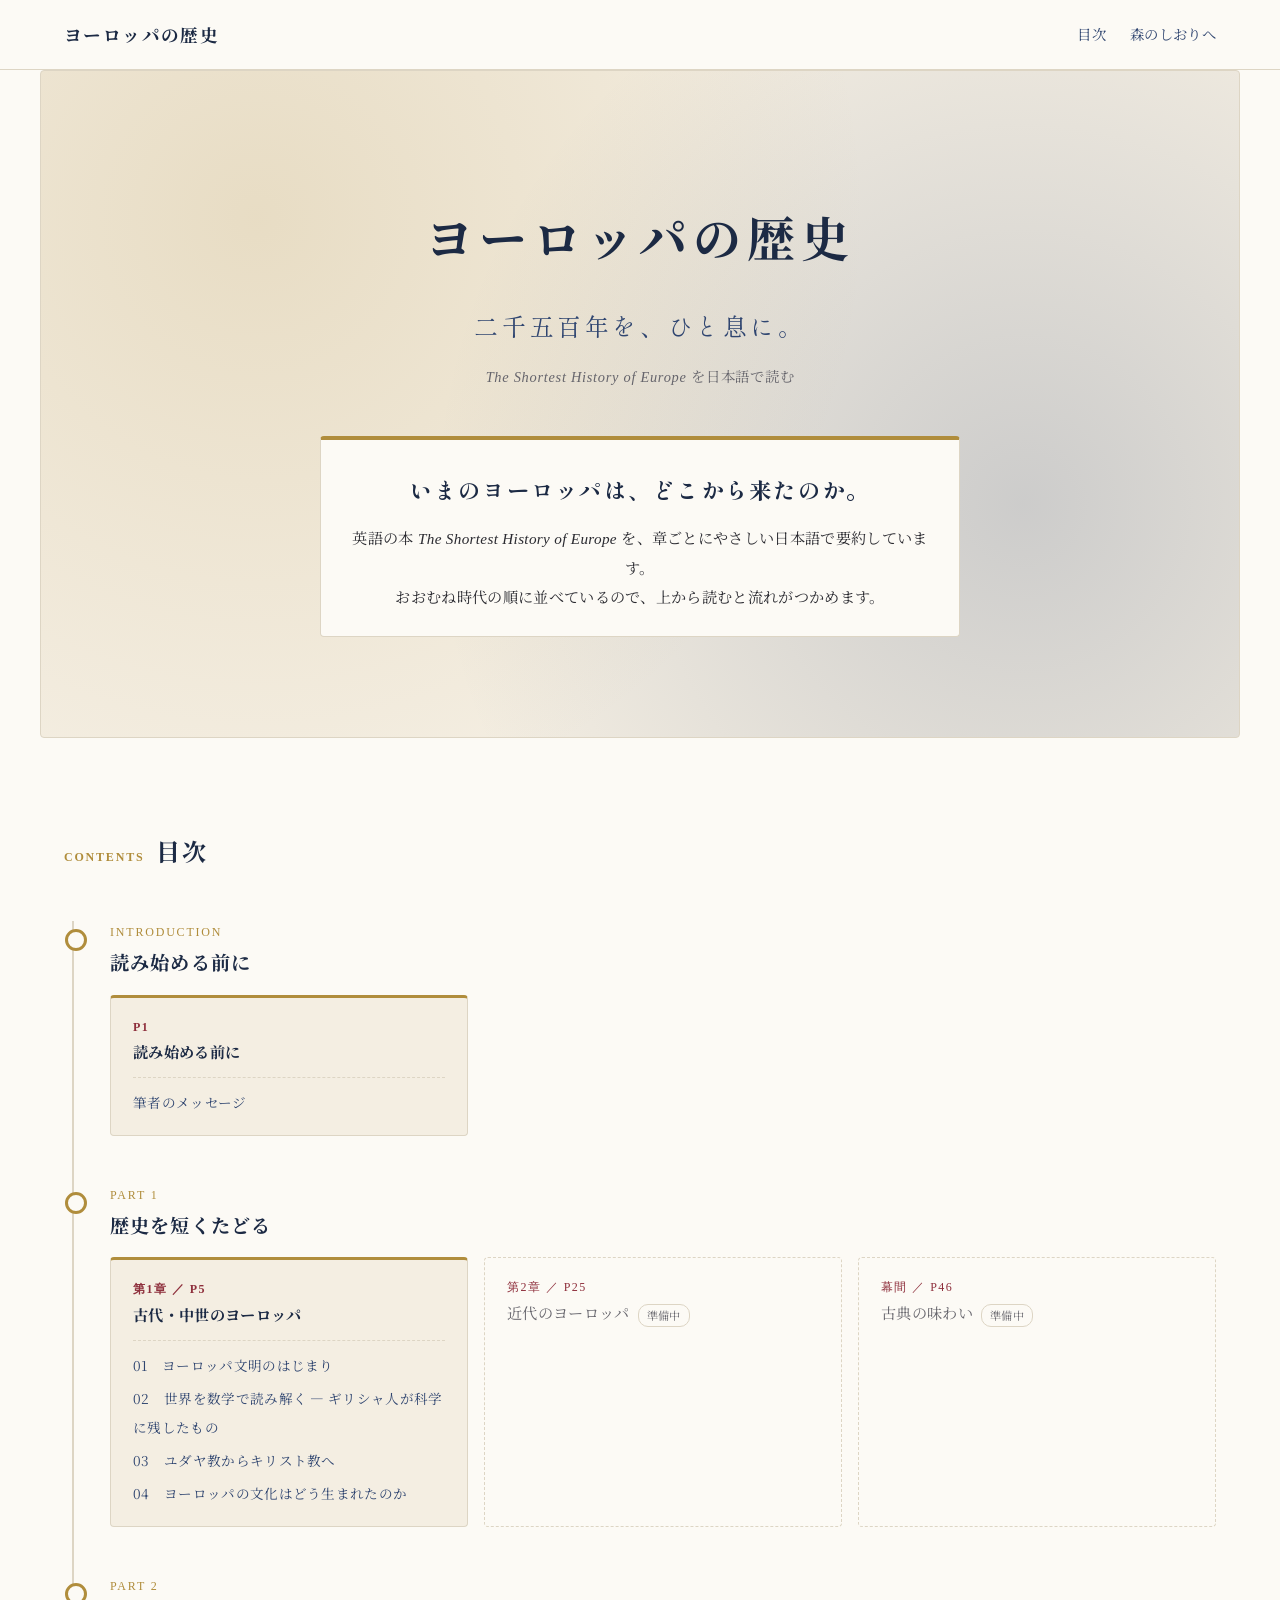
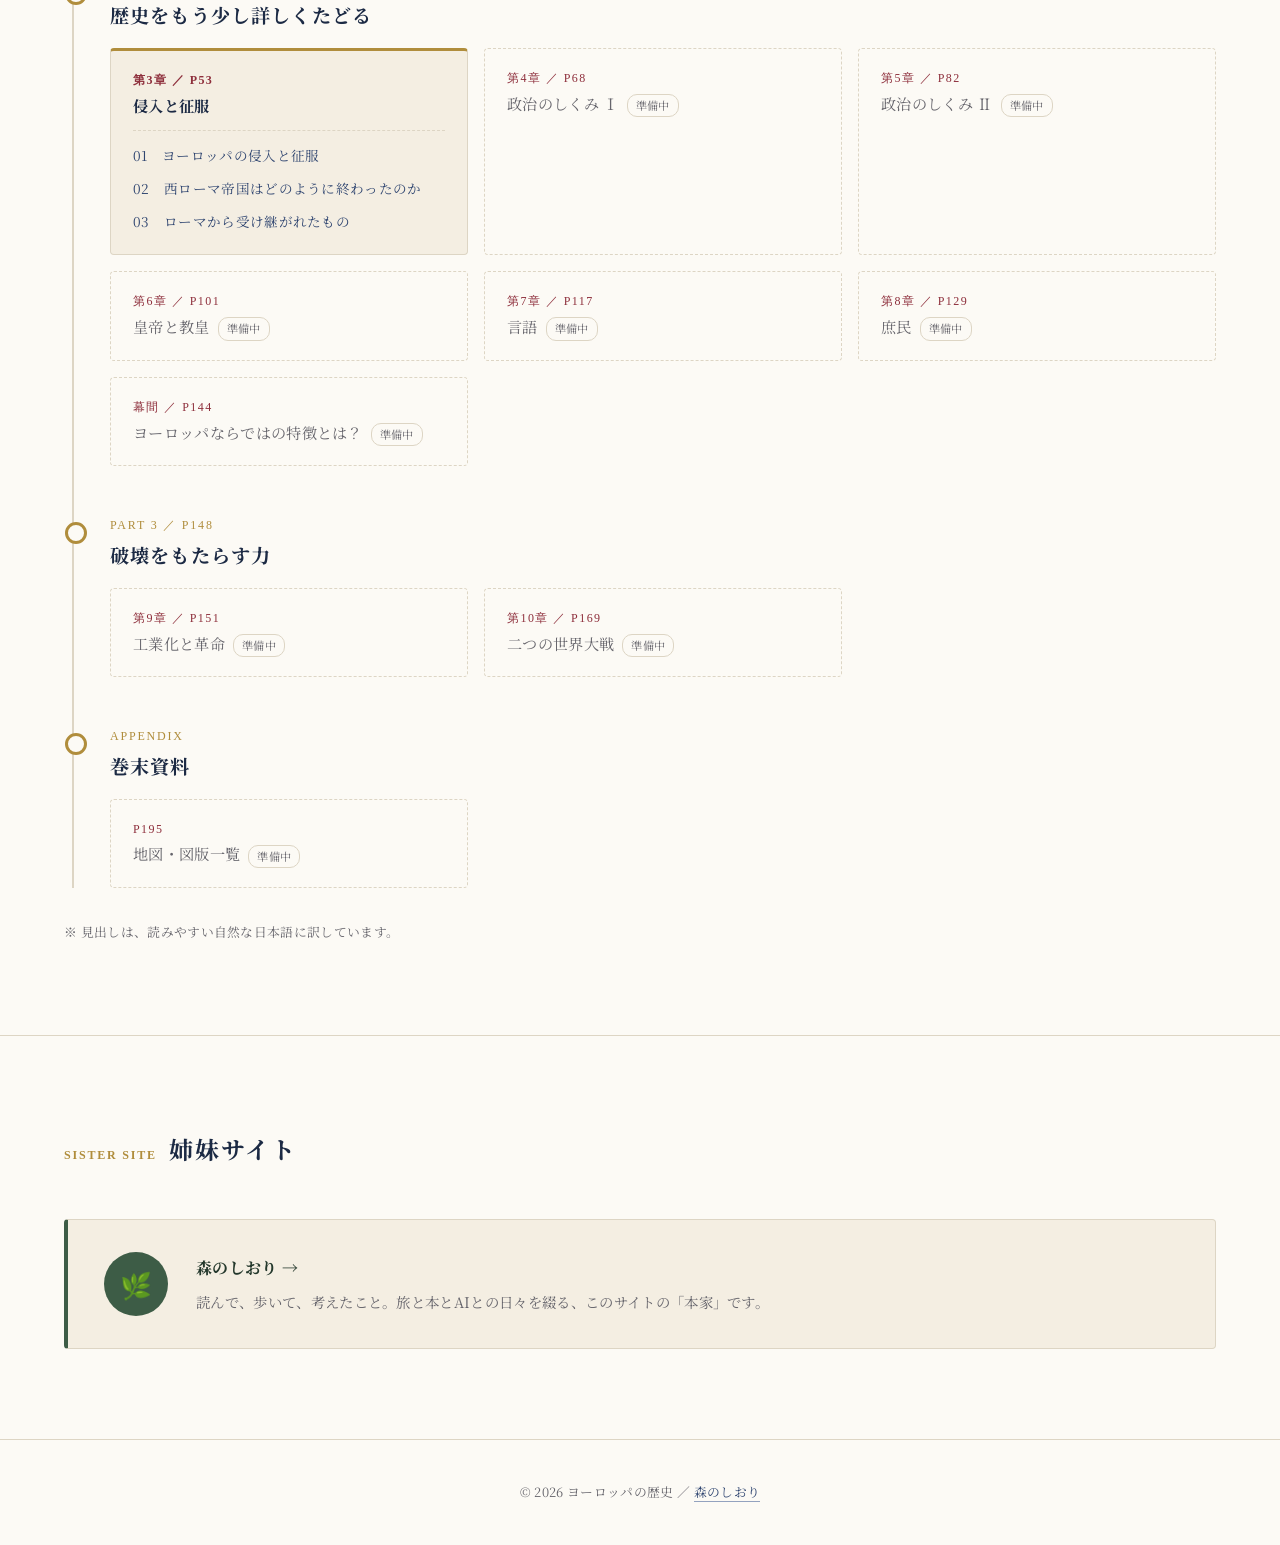
==== commit 5e08d995: "Add files via upload" ====
--- a/index.html
+++ b/index.html
@@ -63,6 +63,7 @@
                   <li><a href="chapter1.html#beginning">01　ヨーロッパ文明のはじまり</a></li>
                   <li><a href="chapter1.html#greek-science">02　世界を数学で読み解く ― ギリシャ人が科学に残したもの</a></li>
                   <li><a href="chapter1.html#judaism-christianity">03　ユダヤ教からキリスト教へ</a></li>
+                  <li><a href="chapter1.html#culture-roots">04　ヨーロッパの文化はどう生まれたのか</a></li>
                 </ul>
               </div>
             </li>
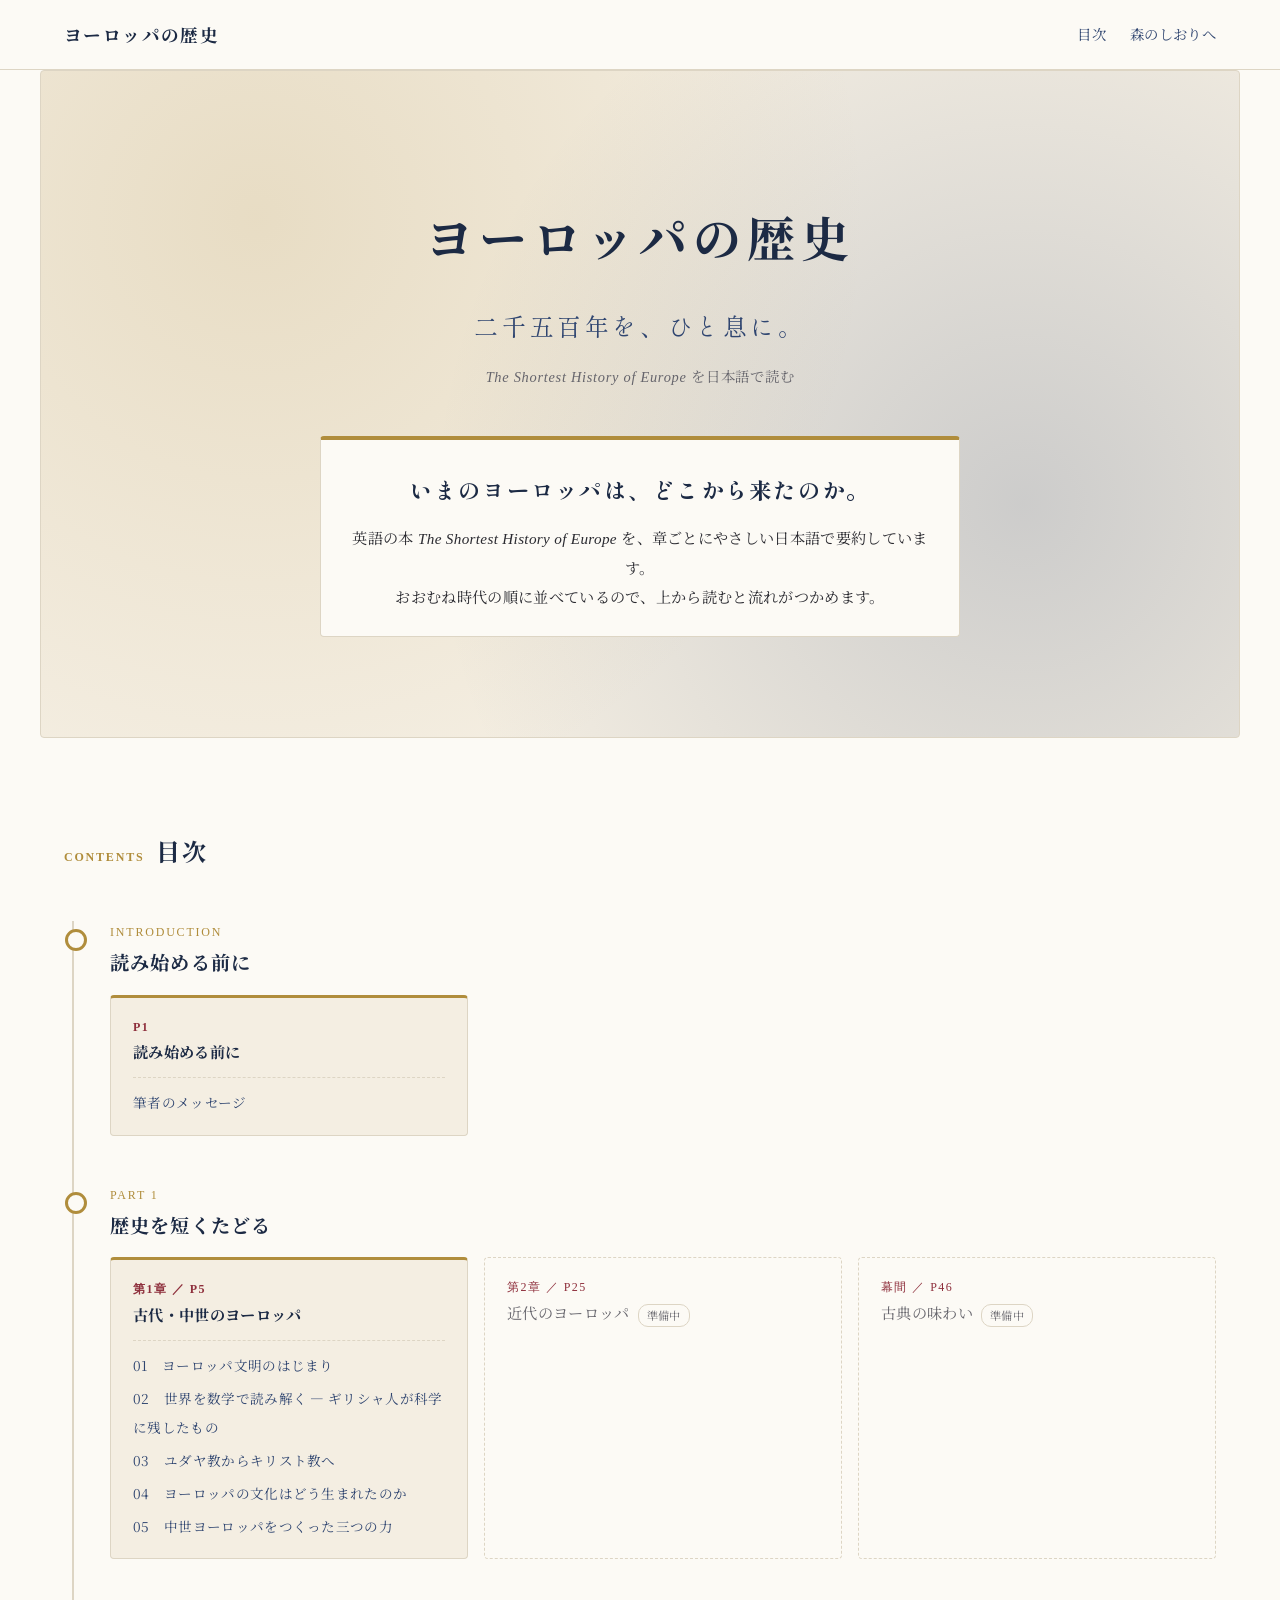
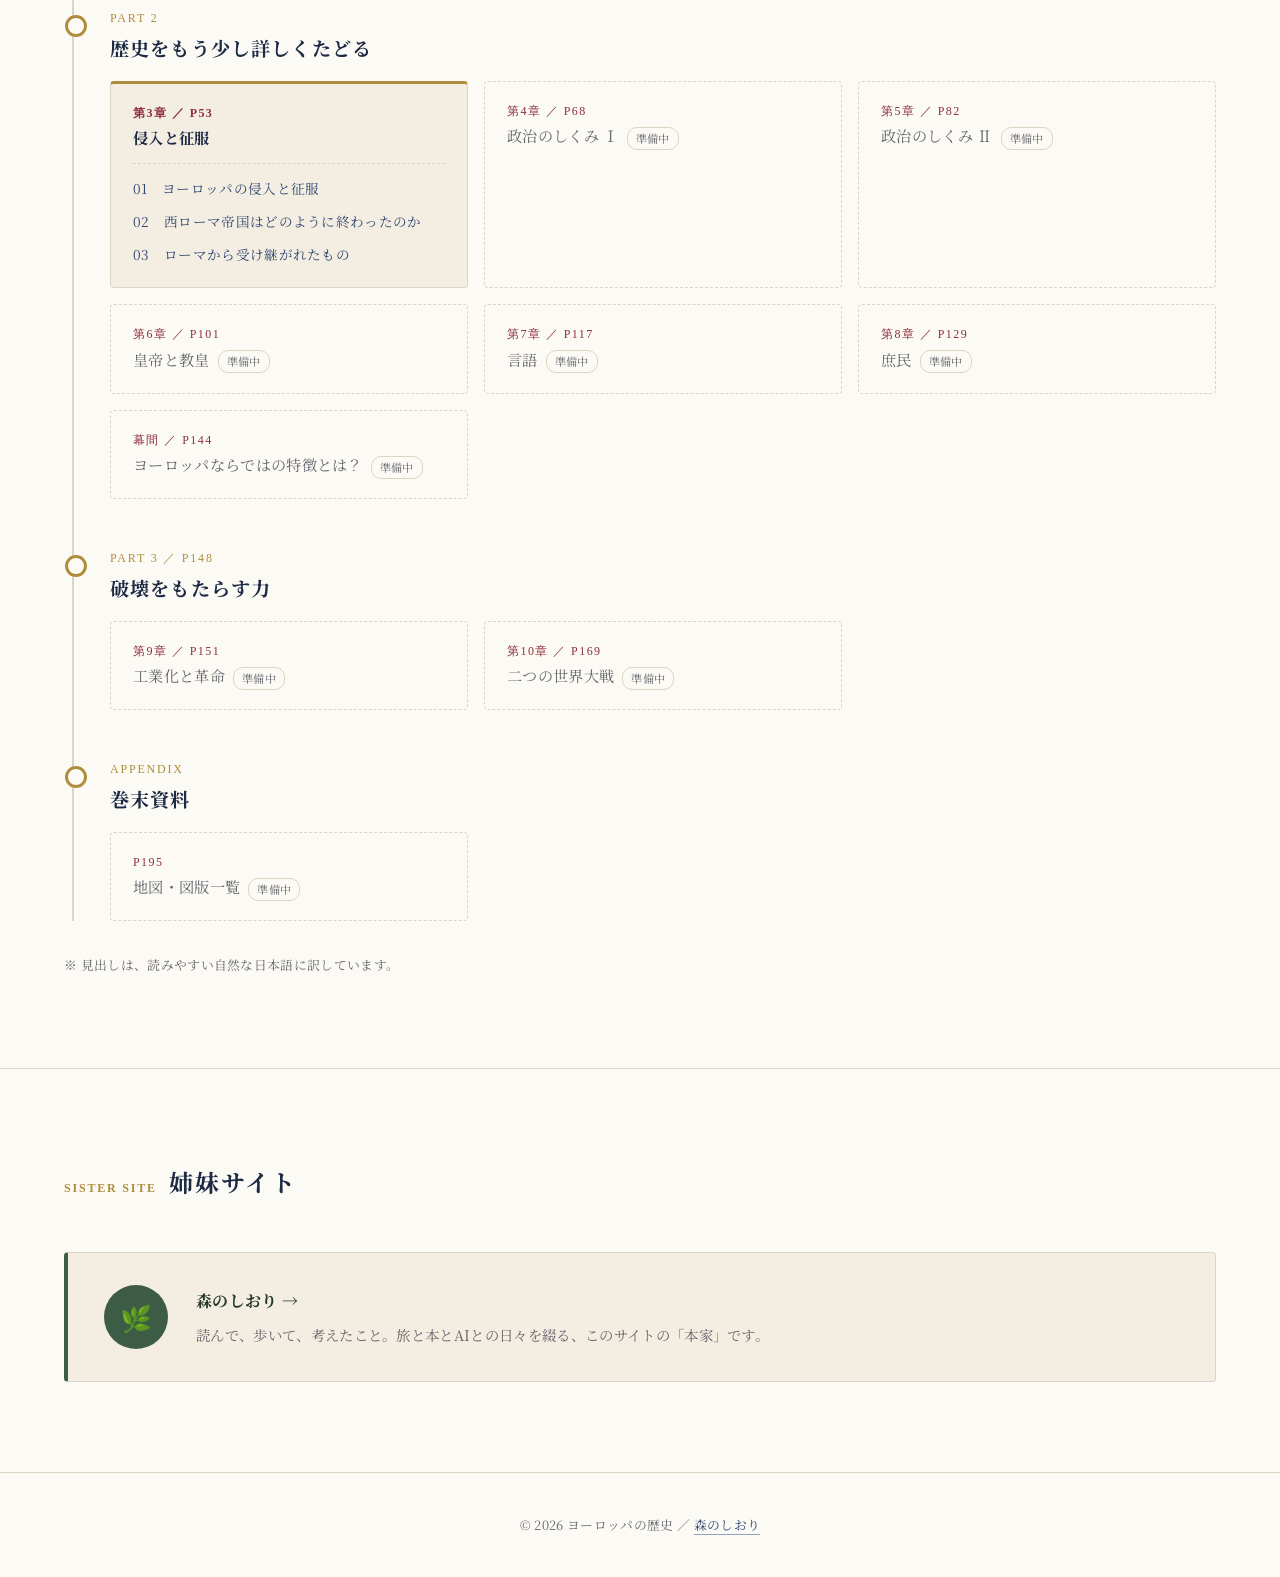
==== commit 9928f9df: "Add files via upload" ====
--- a/index.html
+++ b/index.html
@@ -64,6 +64,7 @@
                   <li><a href="chapter1.html#greek-science">02　世界を数学で読み解く ― ギリシャ人が科学に残したもの</a></li>
                   <li><a href="chapter1.html#judaism-christianity">03　ユダヤ教からキリスト教へ</a></li>
                   <li><a href="chapter1.html#culture-roots">04　ヨーロッパの文化はどう生まれたのか</a></li>
+                  <li><a href="chapter1.html#three-powers">05　中世ヨーロッパをつくった三つの力</a></li>
                 </ul>
               </div>
             </li>
